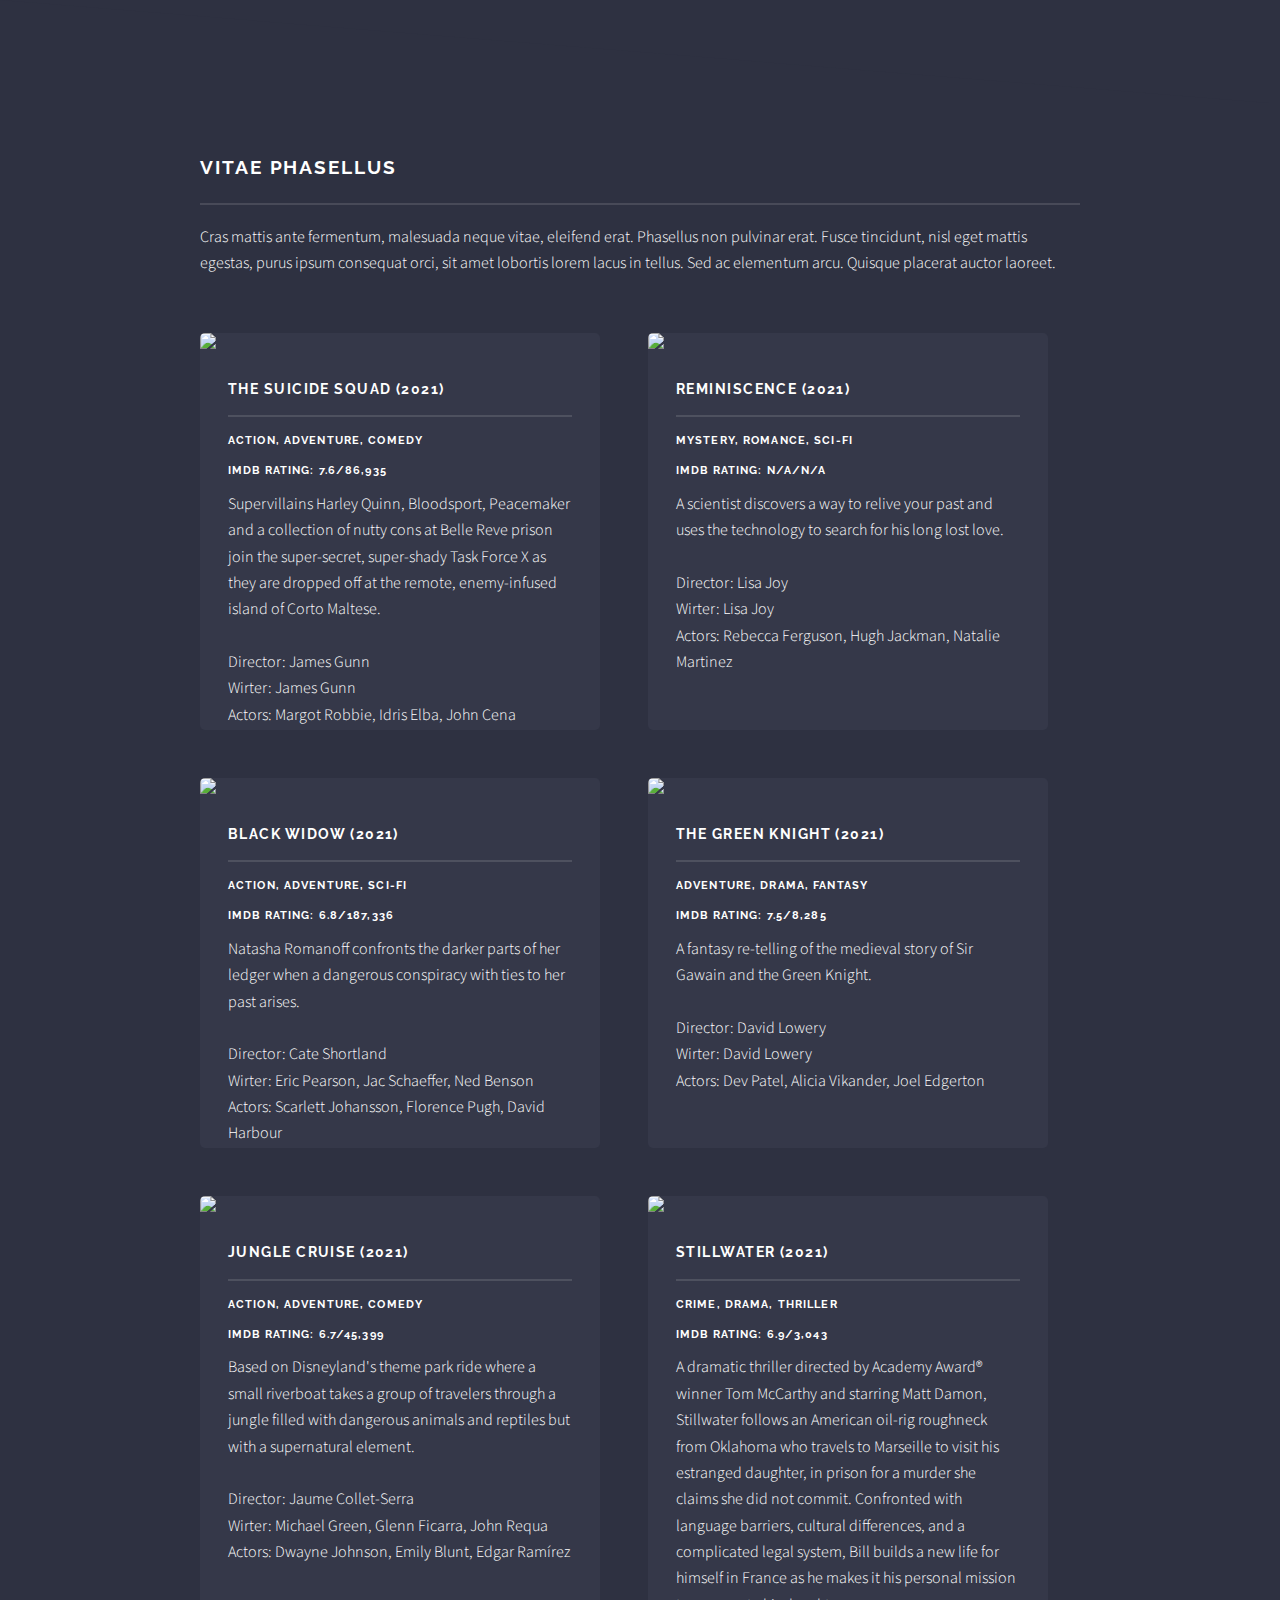
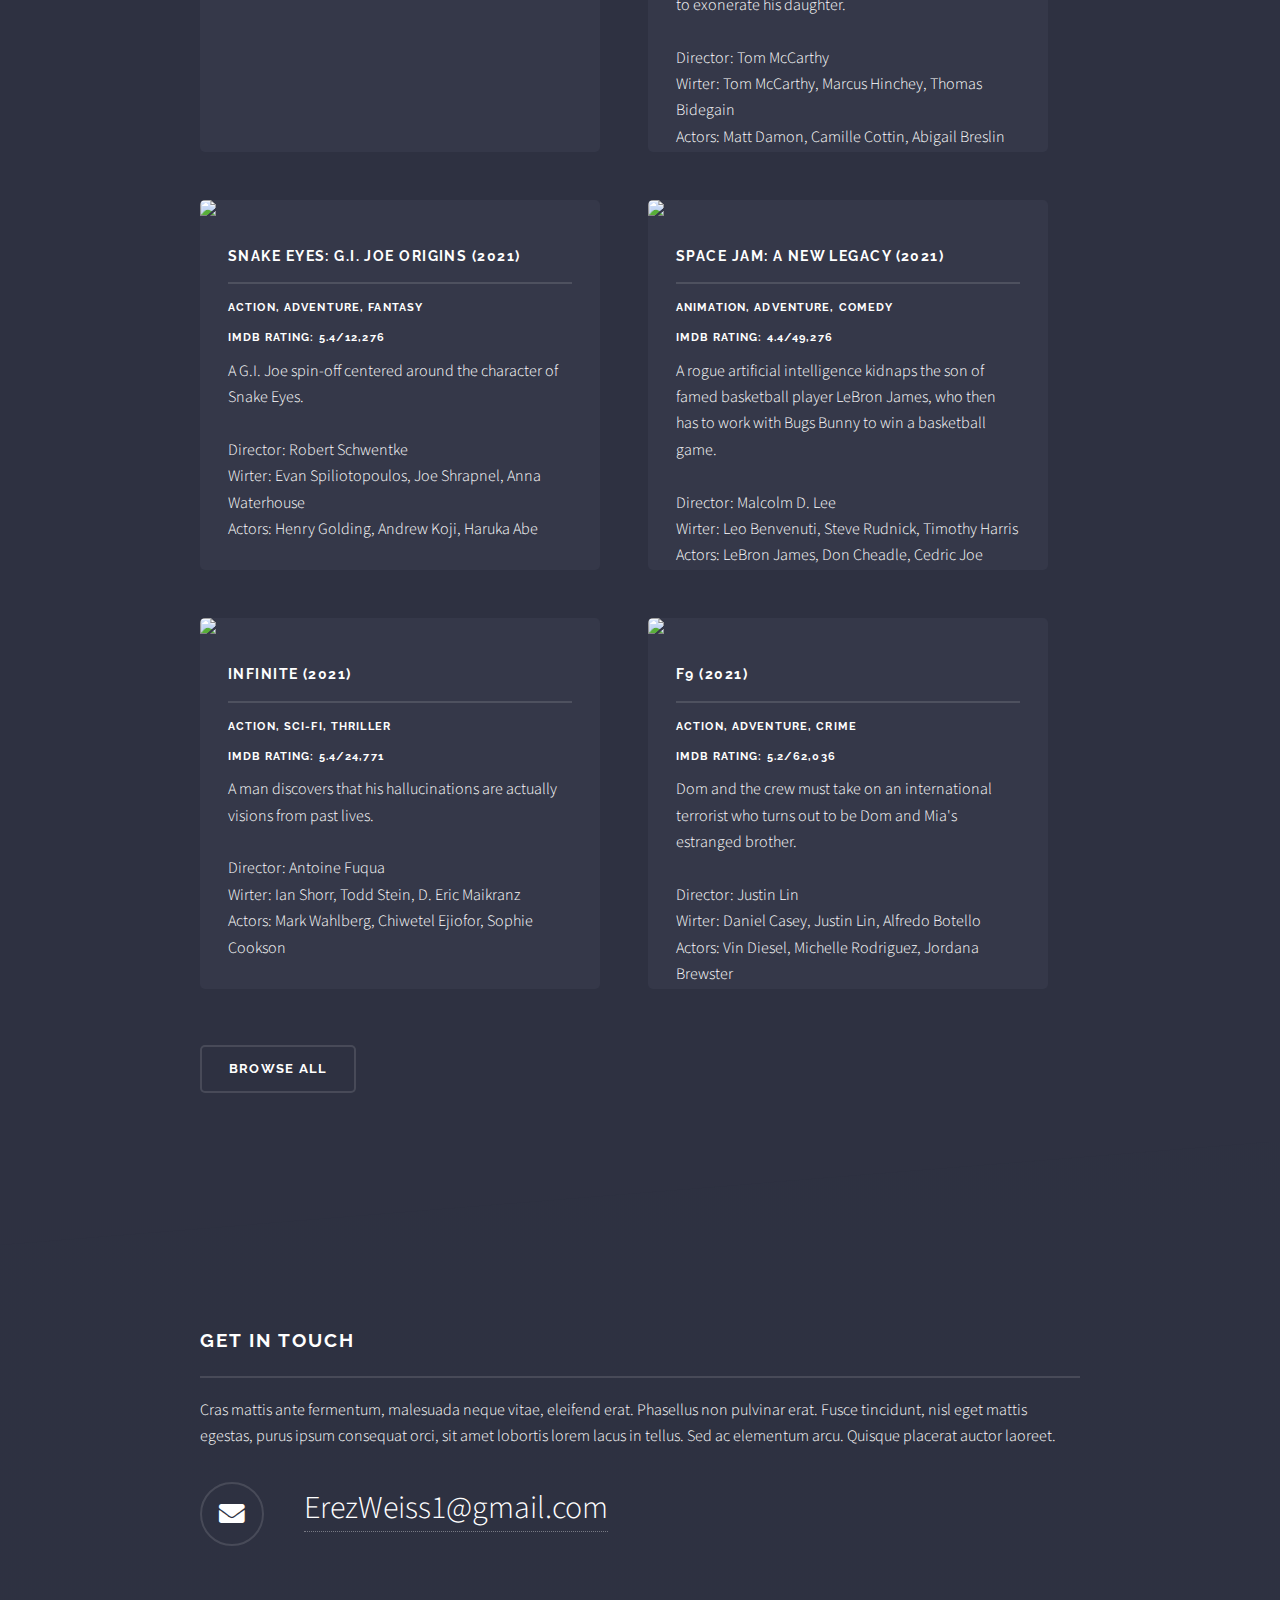
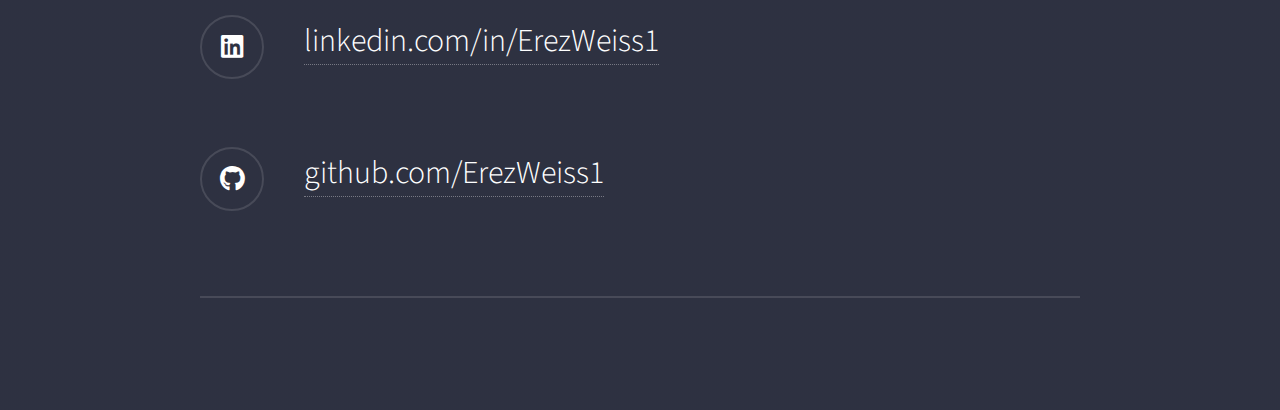
==== html/index.html @ d562b051 "add html" ====
<!DOCTYPE HTML>
<!--
	Solid State by HTML5 UP
	html5up.net | @ajlkn
	Free for personal and commercial use under the CCA 3.0 license (html5up.net/license)
-->
<html>
 <head>
  <title>
   Solid State by HTML5 UP
  </title>
  <meta charset="utf-8"/>
  <meta content="width=device-width, initial-scale=1, user-scalable=no" name="viewport"/>
  <link href="assets/css/main.css" rel="stylesheet"/>
  <noscript>
   <link href="assets/css/noscript.css" rel="stylesheet"/>
  </noscript>
 </head>
 <body class="is-preload">
  <!-- Page Wrapper -->
  <div id="page-wrapper">
   <!-- Wrapper -->
   <section id="wrapper">
    <!-- Four -->
    <section class="wrapper alt style1" id="four">
     <div class="inner">
      <h2 class="major">
       Vitae phasellus
      </h2>
      <p>
       Cras mattis ante fermentum, malesuada neque vitae, eleifend erat. Phasellus non pulvinar erat. Fusce tincidunt, nisl eget mattis egestas, purus ipsum consequat orci, sit amet lobortis lorem lacus in tellus. Sed ac elementum arcu. Quisque placerat auctor laoreet.
      </p>
      <section class="features">
       <article id="0">
        <a class="image" href="https://rarbgto.org/torrents.php?imdb=tt6334354">
         <img src="https://m.media-amazon.com/images/M/MV5BNGM3YzdlOWYtNjViZS00MTE2LWE1MWUtZmE2ZTcxZjcyMmU3XkEyXkFqcGdeQXVyODEyMTI1MjA@._V1_SX300.jpg"/>
        </a>
        <h3 class="major">
         The Suicide Squad (2021)
        </h3>
        <h4>
         Action, Adventure, Comedy
        </h4>
        <h6>
         IMDB rating: 7.6/86,935
        </h6>
        <p1>
         Supervillains Harley Quinn, Bloodsport, Peacemaker and a collection of nutty cons at Belle Reve prison join the super-secret, super-shady Task Force X as they are dropped off at the remote, enemy-infused island of Corto Maltese.
        </p1>
        <br/>
        <br/>
        <p2>
         Director: James Gunn
        </p2>
        <br/>
        <p3>
         Wirter: James Gunn
        </p3>
        <br/>
        <p4>
         Actors: Margot Robbie, Idris Elba, John Cena
        </p4>
        <br/>
       </article>
       <article id="1">
        <a class="image" href="https://rarbgto.org/torrents.php?imdb=tt3272066">
         <img src="https://m.media-amazon.com/images/M/MV5BODBkMTNmMmQtYTNlMy00OTRhLWE5MzgtYTZlMTUyYzY1MzkzXkEyXkFqcGdeQXVyNjY1MTg4Mzc@._V1_SX300.jpg"/>
        </a>
        <h3 class="major">
         Reminiscence (2021)
        </h3>
        <h4>
         Mystery, Romance, Sci-Fi
        </h4>
        <h6>
         IMDB rating: N/A/N/A
        </h6>
        <p1>
         A scientist discovers a way to relive your past and uses the technology to search for his long lost love.
        </p1>
        <br/>
        <br/>
        <p2>
         Director: Lisa Joy
        </p2>
        <br/>
        <p3>
         Wirter: Lisa Joy
        </p3>
        <br/>
        <p4>
         Actors: Rebecca Ferguson, Hugh Jackman, Natalie Martinez
        </p4>
        <br/>
       </article>
       <article id="2">
        <a class="image" href="https://rarbgto.org/torrents.php?imdb=tt3480822">
         <img src="https://m.media-amazon.com/images/M/MV5BNjRmNDI5MjMtMmFhZi00YzcwLWI4ZGItMGI2MjI0N2Q3YmIwXkEyXkFqcGdeQXVyMTkxNjUyNQ@@._V1_SX300.jpg"/>
        </a>
        <h3 class="major">
         Black Widow (2021)
        </h3>
        <h4>
         Action, Adventure, Sci-Fi
        </h4>
        <h6>
         IMDB rating: 6.8/187,336
        </h6>
        <p1>
         Natasha Romanoff confronts the darker parts of her ledger when a dangerous conspiracy with ties to her past arises.
        </p1>
        <br/>
        <br/>
        <p2>
         Director: Cate Shortland
        </p2>
        <br/>
        <p3>
         Wirter: Eric Pearson, Jac Schaeffer, Ned Benson
        </p3>
        <br/>
        <p4>
         Actors: Scarlett Johansson, Florence Pugh, David Harbour
        </p4>
        <br/>
       </article>
       <article id="3">
        <a class="image" href="https://rarbgto.org/torrents.php?imdb=tt9243804">
         <img src="https://m.media-amazon.com/images/M/MV5BMjMxNTdiNWMtOWY0My00MjM4LTkwNzMtOGI0YThhN2Q4M2I4XkEyXkFqcGdeQXVyMTkxNjUyNQ@@._V1_SX300.jpg"/>
        </a>
        <h3 class="major">
         The Green Knight (2021)
        </h3>
        <h4>
         Adventure, Drama, Fantasy
        </h4>
        <h6>
         IMDB rating: 7.5/8,285
        </h6>
        <p1>
         A fantasy re-telling of the medieval story of Sir Gawain and the Green Knight.
        </p1>
        <br/>
        <br/>
        <p2>
         Director: David Lowery
        </p2>
        <br/>
        <p3>
         Wirter: David Lowery
        </p3>
        <br/>
        <p4>
         Actors: Dev Patel, Alicia Vikander, Joel Edgerton
        </p4>
        <br/>
       </article>
       <article id="4">
        <a class="image" href="https://rarbgto.org/torrents.php?imdb=tt0870154">
         <img src="https://m.media-amazon.com/images/M/MV5BNDE1MGRlNTQtZjc4ZC00MTI0LWEwY2MtODk1YTM2NmFmYTNmXkEyXkFqcGdeQXVyODk4OTc3MTY@._V1_SX300.jpg"/>
        </a>
        <h3 class="major">
         Jungle Cruise (2021)
        </h3>
        <h4>
         Action, Adventure, Comedy
        </h4>
        <h6>
         IMDB rating: 6.7/45,399
        </h6>
        <p1>
         Based on Disneyland's theme park ride where a small riverboat takes a group of travelers through a jungle filled with dangerous animals and reptiles but with a supernatural element.
        </p1>
        <br/>
        <br/>
        <p2>
         Director: Jaume Collet-Serra
        </p2>
        <br/>
        <p3>
         Wirter: Michael Green, Glenn Ficarra, John Requa
        </p3>
        <br/>
        <p4>
         Actors: Dwayne Johnson, Emily Blunt, Edgar Ramírez
        </p4>
        <br/>
       </article>
       <article id="5">
        <a class="image" href="https://rarbgto.org/torrents.php?imdb=tt10696896">
         <img src="https://m.media-amazon.com/images/M/MV5BN2IzMTUyMDUtZGJmZC00YWMzLWFhMGMtZjQwMTkzMzViMjFkXkEyXkFqcGdeQXVyMTEyMjM2NDc2._V1_SX300.jpg"/>
        </a>
        <h3 class="major">
         Stillwater (2021)
        </h3>
        <h4>
         Crime, Drama, Thriller
        </h4>
        <h6>
         IMDB rating: 6.9/3,043
        </h6>
        <p1>
         A dramatic thriller directed by Academy Award® winner Tom McCarthy and starring Matt Damon, Stillwater follows an American oil-rig roughneck from Oklahoma who travels to Marseille to visit his estranged daughter, in prison for a murder she claims she did not commit. Confronted with language barriers, cultural differences, and a complicated legal system, Bill builds a new life for himself in France as he makes it his personal mission to exonerate his daughter.
        </p1>
        <br/>
        <br/>
        <p2>
         Director: Tom McCarthy
        </p2>
        <br/>
        <p3>
         Wirter: Tom McCarthy, Marcus Hinchey, Thomas Bidegain
        </p3>
        <br/>
        <p4>
         Actors: Matt Damon, Camille Cottin, Abigail Breslin
        </p4>
        <br/>
       </article>
       <article id="6">
        <a class="image" href="https://rarbgto.org/torrents.php?imdb=tt8404256">
         <img src="https://m.media-amazon.com/images/M/MV5BNGJmMWUwMDgtYjEyNS00YmZhLTk3ZGEtZDliZDBhMDJkMGUyXkEyXkFqcGdeQXVyMDM2NDM2MQ@@._V1_SX300.jpg"/>
        </a>
        <h3 class="major">
         Snake Eyes: G.I. Joe Origins (2021)
        </h3>
        <h4>
         Action, Adventure, Fantasy
        </h4>
        <h6>
         IMDB rating: 5.4/12,276
        </h6>
        <p1>
         A G.I. Joe spin-off centered around the character of Snake Eyes.
        </p1>
        <br/>
        <br/>
        <p2>
         Director: Robert Schwentke
        </p2>
        <br/>
        <p3>
         Wirter: Evan Spiliotopoulos, Joe Shrapnel, Anna Waterhouse
        </p3>
        <br/>
        <p4>
         Actors: Henry Golding, Andrew Koji, Haruka Abe
        </p4>
        <br/>
       </article>
       <article id="7">
        <a class="image" href="https://rarbgto.org/torrents.php?imdb=tt3554046">
         <img src="https://m.media-amazon.com/images/M/MV5BZTAzN2ZlZTEtOTA5ZS00MGFjLTliYWMtYTQzYTFlYTIwZDVmXkEyXkFqcGdeQXVyNjY1MTg4Mzc@._V1_SX300.jpg"/>
        </a>
        <h3 class="major">
         Space Jam: A New Legacy (2021)
        </h3>
        <h4>
         Animation, Adventure, Comedy
        </h4>
        <h6>
         IMDB rating: 4.4/49,276
        </h6>
        <p1>
         A rogue artificial intelligence kidnaps the son of famed basketball player LeBron James, who then has to work with Bugs Bunny to win a basketball game.
        </p1>
        <br/>
        <br/>
        <p2>
         Director: Malcolm D. Lee
        </p2>
        <br/>
        <p3>
         Wirter: Leo Benvenuti, Steve Rudnick, Timothy Harris
        </p3>
        <br/>
        <p4>
         Actors: LeBron James, Don Cheadle, Cedric Joe
        </p4>
        <br/>
       </article>
       <article id="8">
        <a class="image" href="https://rarbgto.org/torrents.php?imdb=tt6654210">
         <img src="https://m.media-amazon.com/images/M/MV5BZTU5MmY0ZjctYTNlOS00MDIyLWJkZTAtNzBiOTkyNWI5MGY2XkEyXkFqcGdeQXVyNTc4MjczMTM@._V1_SX300.jpg"/>
        </a>
        <h3 class="major">
         Infinite (2021)
        </h3>
        <h4>
         Action, Sci-Fi, Thriller
        </h4>
        <h6>
         IMDB rating: 5.4/24,771
        </h6>
        <p1>
         A man discovers that his hallucinations are actually visions from past lives.
        </p1>
        <br/>
        <br/>
        <p2>
         Director: Antoine Fuqua
        </p2>
        <br/>
        <p3>
         Wirter: Ian Shorr, Todd Stein, D. Eric Maikranz
        </p3>
        <br/>
        <p4>
         Actors: Mark Wahlberg, Chiwetel Ejiofor, Sophie Cookson
        </p4>
        <br/>
       </article>
       <article id="9">
        <a class="image" href="https://rarbgto.org/torrents.php?imdb=tt5433138">
         <img src="https://m.media-amazon.com/images/M/MV5BMjI0NmFkYzEtNzU2YS00NTg5LWIwYmMtNmQ1MTU0OGJjOTMxXkEyXkFqcGdeQXVyMjMxOTE0ODA@._V1_SX300.jpg"/>
        </a>
        <h3 class="major">
         F9 (2021)
        </h3>
        <h4>
         Action, Adventure, Crime
        </h4>
        <h6>
         IMDB rating: 5.2/62,036
        </h6>
        <p1>
         Dom and the crew must take on an international terrorist who turns out to be Dom and Mia's estranged brother.
        </p1>
        <br/>
        <br/>
        <p2>
         Director: Justin Lin
        </p2>
        <br/>
        <p3>
         Wirter: Daniel Casey, Justin Lin, Alfredo Botello
        </p3>
        <br/>
        <p4>
         Actors: Vin Diesel, Michelle Rodriguez, Jordana Brewster
        </p4>
        <br/>
       </article>
      </section>
      <ul class="actions">
       <li>
        <a class="button" href="#">
         Browse All
        </a>
       </li>
      </ul>
     </div>
    </section>
   </section>
   <!-- Footer -->
   <section id="footer">
    <div class="inner">
     <h2 class="major">
      Get in touch
     </h2>
     <p>
      Cras mattis ante fermentum, malesuada neque vitae, eleifend erat. Phasellus non pulvinar erat. Fusce tincidunt, nisl eget mattis egestas, purus ipsum consequat orci, sit amet lobortis lorem lacus in tellus. Sed ac elementum arcu. Quisque placerat auctor laoreet.
     </p>
     <ul class="contact">
      <li class="icon solid fa-envelope fa-2x">
       <a href="mailto:ErezWeiss1@gmail.com" rel="noreferrer noopener" target="_blank">
        ErezWeiss1@gmail.com
       </a>
      </li>
      <li class="icon brands fa-linkedin fa-2x">
       <a href="https://www.linkedin.com/in/ErezWeiss1" rel="noreferrer noopener" target="_blank">
        linkedin.com/in/ErezWeiss1
       </a>
      </li>
      <li class="icon brands fa-github fa-2x">
       <a href="https://www.github.com/ErezWeiss1" rel="noreferrer noopener" target="_blank">
        github.com/ErezWeiss1
       </a>
      </li>
     </ul>
     <ul class="copyright">
     </ul>
    </div>
   </section>
  </div>
  <!-- Scripts -->
  <script src="assets/js/jquery.min.js">
  </script>
  <script src="assets/js/jquery.scrollex.min.js">
  </script>
  <script src="assets/js/browser.min.js">
  </script>
  <script src="assets/js/breakpoints.min.js">
  </script>
  <script src="assets/js/util.js">
  </script>
  <script src="assets/js/main.js">
  </script>
  <script src="https://ajax.googleapis.com/ajax/libs/jquery/1.12.0/jquery.min.js">
  </script>
 </body>
</html>
---- html/assets/css/main.css ----
@import url(fontawesome-all.min.css);
@import url("https://fonts.googleapis.com/css?family=Raleway:200,700|Source+Sans+Pro:300,600,300italic,600italic");

/*
	Solid State by HTML5 UP
	html5up.net | @ajlkn
	Free for personal and commercial use under the CCA 3.0 license (html5up.net/license)
*/

html, body, div, span, applet, object,
iframe, h1, h2, h3, h4, h5, h6, p, blockquote,
pre, a, abbr, acronym, address, big, cite,
code, del, dfn, em, img, ins, kbd, q, s, samp,
small, strike, strong, sub, sup, tt, var, b,
u, i, center, dl, dt, dd, ol, ul, li, fieldset,
form, label, legend, table, caption, tbody,
tfoot, thead, tr, th, td, article, aside,
canvas, details, embed, figure, figcaption,
footer, header, hgroup, menu, nav, output, ruby,
section, summary, time, mark, audio, video {
	margin: 0;
	padding: 0;
	border: 0;
	font-size: 100%;
	font: inherit;
	vertical-align: baseline;}

article, aside, details, figcaption, figure,
footer, header, hgroup, menu, nav, section {
	display: block;}

body {
	line-height: 1;
}

ol, ul {
	list-style: none;
}

blockquote, q {
	quotes: none;
}

	blockquote:before, blockquote:after, q:before, q:after {
		content: '';
		content: none;
	}

table {
	border-collapse: collapse;
	border-spacing: 0;
}

body {
	-webkit-text-size-adjust: none;
}

mark {
	background-color: transparent;
	color: inherit;
}

input::-moz-focus-inner {
	border: 0;
	padding: 0;
}

input, select, textarea {
	-moz-appearance: none;
	-webkit-appearance: none;
	-ms-appearance: none;
	appearance: none;
}

/* Basic */

	@-ms-viewport {
		width: device-width;
	}

	body {
		-ms-overflow-style: scrollbar;
	}

	@media screen and (max-width: 480px) {

		html, body {
			min-width: 320px;
		}

	}

	html {
		box-sizing: border-box;
	}

	*, *:before, *:after {
		box-sizing: inherit;
	}

	body {
		background-color: #2e3141;
		background-image: linear-gradient(to top, rgba(46, 49, 65, 0.8), rgba(46, 49, 65, 0.8)), url("../../images/bg.jpg");
		background-size: auto,
 cover;
		background-attachment: fixed,
 fixed;
		background-position: center,
 center;
	}

		body.is-preload *, body.is-preload *:before, body.is-preload *:after {
			-moz-animation: none !important;
			-webkit-animation: none !important;
			-ms-animation: none !important;
			animation: none !important;
			-moz-transition: none !important;
			-webkit-transition: none !important;
			-ms-transition: none !important;
			transition: none !important;
		}

/* Type */

	body, input, select, textarea {
		color: #ffffff;
		font-family: "Source Sans Pro", Helvetica, sans-serif;
		font-size: 16.5pt;
		font-weight: 300;
		line-height: 1.65;
	}

		@media screen and (max-width: 1680px) {

			body, input, select, textarea {
				font-size: 13pt;
			}

		}

		@media screen and (max-width: 1280px) {

			body, input, select, textarea {
				font-size: 12pt;
			}

		}

		@media screen and (max-width: 980px) {

			body, input, select, textarea {
				font-size: 12pt;
			}

		}

		@media screen and (max-width: 736px) {

			body, input, select, textarea {
				font-size: 12pt;
			}

		}

		@media screen and (max-width: 480px) {

			body, input, select, textarea {
				font-size: 12pt;
			}

		}

	a {
		-moz-transition: color 0.2s ease-in-out, border-bottom-color 0.2s ease-in-out;
		-webkit-transition: color 0.2s ease-in-out, border-bottom-color 0.2s ease-in-out;
		-ms-transition: color 0.2s ease-in-out, border-bottom-color 0.2s ease-in-out;
		transition: color 0.2s ease-in-out, border-bottom-color 0.2s ease-in-out;
		border-bottom: dotted 1px rgba(255, 255, 255, 0.35);
		color: #ffffff;
		text-decoration: none;
	}

		a:hover {
			border-bottom-color: transparent;
			color: #ffffff !important;
		}

		a.special:not(.button) {
			text-decoration: none;
			border-bottom: 0;
			display: block;
			font-family: Raleway, Helvetica, sans-serif;
			font-size: 0.8em;
			font-weight: 700;
			letter-spacing: 0.1em;
			margin: 0 0 2em 0;
			text-transform: uppercase;
		}

			a.special:not(.button):before {
				-moz-osx-font-smoothing: grayscale;
				-webkit-font-smoothing: antialiased;
				display: inline-block;
				font-style: normal;
				font-variant: normal;
				text-rendering: auto;
				line-height: 1;
				text-transform: none !important;
				font-family: 'Font Awesome 5 Free';
				font-weight: 900;
			}

			a.special:not(.button):before {
				-moz-transition: background-color 0.2s ease-in-out;
				-webkit-transition: background-color 0.2s ease-in-out;
				-ms-transition: background-color 0.2s ease-in-out;
				transition: background-color 0.2s ease-in-out;
				border-radius: 100%;
				border: solid 2px rgba(255, 255, 255, 0.125);
				content: '\f105';
				display: inline-block;
				font-size: 1.25em;
				height: 2em;
				line-height: 1.75em;
				margin-right: 0.85em;
				text-align: center;
				text-indent: 0.15em;
				vertical-align: middle;
				width: 2em;
			}

			a.special:not(.button):hover:before {
				background-color: rgba(255, 255, 255, 0.025);
			}

			a.special:not(.button):active:before {
				background-color: rgba(255, 255, 255, 0.075);
			}

	strong, b {
		color: #ffffff;
		font-weight: 600;
	}

	em, i {
		font-style: italic;
	}

	p {
		margin: 0 0 2em 0;
	}

	h1, h2, h3, h4, h5, h6 {
		color: #ffffff;
		font-family: Raleway, Helvetica, sans-serif;
		font-weight: 700;
		letter-spacing: 0.1em;
		margin: 0 0 1em 0;
		text-transform: uppercase;
	}

		h1 a, h2 a, h3 a, h4 a, h5 a, h6 a {
			color: inherit;
			text-decoration: none;
			border-bottom: 0;
		}

		h1 span, h2 span, h3 span, h4 span, h5 span, h6 span {
			font-weight: 200;
		}

		h1.major, h2.major, h3.major, h4.major, h5.major, h6.major {
			padding-bottom: 1em;
			border-bottom: solid 2px rgba(255, 255, 255, 0.125);
		}

	h2 {
		font-size: 1.2em;
	}

	h3 {
		font-size: 0.9em;
	}

	h4 {
		font-size: 0.7em;
	}

	h5 {
		font-size: 0.7em;
	}

	h6 {
		font-size: 0.7em;
	}

	@media screen and (max-width: 736px) {

		h2 {
			font-size: 1em;
		}

		h3 {
			font-size: 0.8em;
		}

	}

	sub {
		font-size: 0.8em;
		position: relative;
		top: 0.5em;
	}

	sup {
		font-size: 0.8em;
		position: relative;
		top: -0.5em;
	}

	blockquote {
		border-left: solid 4px rgba(255, 255, 255, 0.125);
		font-style: italic;
		margin: 0 0 2em 0;
		padding: 0.5em 0 0.5em 2em;
	}

	code {
		background: rgba(255, 255, 255, 0.025);
		border-radius: 5px;
		border: solid 2px rgba(255, 255, 255, 0.125);
		font-family: "Courier New", monospace;
		font-size: 0.9em;
		margin: 0 0.25em;
		padding: 0.25em 0.65em;
	}

	pre {
		-webkit-overflow-scrolling: touch;
		font-family: "Courier New", monospace;
		font-size: 0.9em;
		margin: 0 0 2em 0;
	}

		pre code {
			display: block;
			line-height: 1.75em;
			padding: 1em 1.5em;
			overflow-x: auto;
		}

	hr {
		border: 0;
		border-bottom: solid 2px rgba(255, 255, 255, 0.125);
		margin: 2.5em 0;
	}

		hr.major {
			margin: 4em 0;
		}

	.align-left {
		text-align: left;
	}

	.align-center {
		text-align: center;
	}

	.align-right {
		text-align: right;
	}

/* Row */

	.row {
		display: flex;
		flex-wrap: wrap;
		box-sizing: border-box;
		align-items: stretch;
	}

		.row > * {
			box-sizing: border-box;
		}

		.row.gtr-uniform > * > :last-child {
			margin-bottom: 0;
		}

		.row.aln-left {
			justify-content: flex-start;
		}

		.row.aln-center {
			justify-content: center;
		}

		.row.aln-right {
			justify-content: flex-end;
		}

		.row.aln-top {
			align-items: flex-start;
		}

		.row.aln-middle {
			align-items: center;
		}

		.row.aln-bottom {
			align-items: flex-end;
		}

		.row > .imp {
			order: -1;
		}

		.row > .col-1 {
			width: 8.33333%;
		}

		.row > .off-1 {
			margin-left: 8.33333%;
		}

		.row > .col-2 {
			width: 16.66667%;
		}

		.row > .off-2 {
			margin-left: 16.66667%;
		}

		.row > .col-3 {
			width: 25%;
		}

		.row > .off-3 {
			margin-left: 25%;
		}

		.row > .col-4 {
			width: 33.33333%;
		}

		.row > .off-4 {
			margin-left: 33.33333%;
		}

		.row > .col-5 {
			width: 41.66667%;
		}

		.row > .off-5 {
			margin-left: 41.66667%;
		}

		.row > .col-6 {
			width: 50%;
		}

		.row > .off-6 {
			margin-left: 50%;
		}

		.row > .col-7 {
			width: 58.33333%;
		}

		.row > .off-7 {
			margin-left: 58.33333%;
		}

		.row > .col-8 {
			width: 66.66667%;
		}

		.row > .off-8 {
			margin-left: 66.66667%;
		}

		.row > .col-9 {
			width: 75%;
		}

		.row > .off-9 {
			margin-left: 75%;
		}

		.row > .col-10 {
			width: 83.33333%;
		}

		.row > .off-10 {
			margin-left: 83.33333%;
		}

		.row > .col-11 {
			width: 91.66667%;
		}

		.row > .off-11 {
			margin-left: 91.66667%;
		}

		.row > .col-12 {
			width: 100%;
		}

		.row > .off-12 {
			margin-left: 100%;
		}

		.row.gtr-0 {
			margin-top: 0;
			margin-left: 0em;
		}

			.row.gtr-0 > * {
				padding: 0 0 0 0em;
			}

			.row.gtr-0.gtr-uniform {
				margin-top: 0em;
			}

				.row.gtr-0.gtr-uniform > * {
					padding-top: 0em;
				}

		.row.gtr-25 {
			margin-top: 0;
			margin-left: -0.4375em;
		}

			.row.gtr-25 > * {
				padding: 0 0 0 0.4375em;
			}

			.row.gtr-25.gtr-uniform {
				margin-top: -0.4375em;
			}

				.row.gtr-25.gtr-uniform > * {
					padding-top: 0.4375em;
				}

		.row.gtr-50 {
			margin-top: 0;
			margin-left: -0.875em;
		}

			.row.gtr-50 > * {
				padding: 0 0 0 0.875em;
			}

			.row.gtr-50.gtr-uniform {
				margin-top: -0.875em;
			}

				.row.gtr-50.gtr-uniform > * {
					padding-top: 0.875em;
				}

		.row {
			margin-top: 0;
			margin-left: -1.75em;
		}

			.row > * {
				padding: 0 0 0 1.75em;
			}

			.row.gtr-uniform {
				margin-top: -1.75em;
			}

				.row.gtr-uniform > * {
					padding-top: 1.75em;
				}

		.row.gtr-150 {
			margin-top: 0;
			margin-left: -2.625em;
		}

			.row.gtr-150 > * {
				padding: 0 0 0 2.625em;
			}

			.row.gtr-150.gtr-uniform {
				margin-top: -2.625em;
			}

				.row.gtr-150.gtr-uniform > * {
					padding-top: 2.625em;
				}

		.row.gtr-200 {
			margin-top: 0;
			margin-left: -3.5em;
		}

			.row.gtr-200 > * {
				padding: 0 0 0 3.5em;
			}

			.row.gtr-200.gtr-uniform {
				margin-top: -3.5em;
			}

				.row.gtr-200.gtr-uniform > * {
					padding-top: 3.5em;
				}

		@media screen and (max-width: 1680px) {

			.row {
				display: flex;
				flex-wrap: wrap;
				box-sizing: border-box;
				align-items: stretch;
			}

				.row > * {
					box-sizing: border-box;
				}

				.row.gtr-uniform > * > :last-child {
					margin-bottom: 0;
				}

				.row.aln-left {
					justify-content: flex-start;
				}

				.row.aln-center {
					justify-content: center;
				}

				.row.aln-right {
					justify-content: flex-end;
				}

				.row.aln-top {
					align-items: flex-start;
				}

				.row.aln-middle {
					align-items: center;
				}

				.row.aln-bottom {
					align-items: flex-end;
				}

				.row > .imp-xlarge {
					order: -1;
				}

				.row > .col-1-xlarge {
					width: 8.33333%;
				}

				.row > .off-1-xlarge {
					margin-left: 8.33333%;
				}

				.row > .col-2-xlarge {
					width: 16.66667%;
				}

				.row > .off-2-xlarge {
					margin-left: 16.66667%;
				}

				.row > .col-3-xlarge {
					width: 25%;
				}

				.row > .off-3-xlarge {
					margin-left: 25%;
				}

				.row > .col-4-xlarge {
					width: 33.33333%;
				}

				.row > .off-4-xlarge {
					margin-left: 33.33333%;
				}

				.row > .col-5-xlarge {
					width: 41.66667%;
				}

				.row > .off-5-xlarge {
					margin-left: 41.66667%;
				}

				.row > .col-6-xlarge {
					width: 50%;
				}

				.row > .off-6-xlarge {
					margin-left: 50%;
				}

				.row > .col-7-xlarge {
					width: 58.33333%;
				}

				.row > .off-7-xlarge {
					margin-left: 58.33333%;
				}

				.row > .col-8-xlarge {
					width: 66.66667%;
				}

				.row > .off-8-xlarge {
					margin-left: 66.66667%;
				}

				.row > .col-9-xlarge {
					width: 75%;
				}

				.row > .off-9-xlarge {
					margin-left: 75%;
				}

				.row > .col-10-xlarge {
					width: 83.33333%;
				}

				.row > .off-10-xlarge {
					margin-left: 83.33333%;
				}

				.row > .col-11-xlarge {
					width: 91.66667%;
				}

				.row > .off-11-xlarge {
					margin-left: 91.66667%;
				}

				.row > .col-12-xlarge {
					width: 100%;
				}

				.row > .off-12-xlarge {
					margin-left: 100%;
				}

				.row.gtr-0 {
					margin-top: 0;
					margin-left: 0em;
				}

					.row.gtr-0 > * {
						padding: 0 0 0 0em;
					}

					.row.gtr-0.gtr-uniform {
						margin-top: 0em;
					}

						.row.gtr-0.gtr-uniform > * {
							padding-top: 0em;
						}

				.row.gtr-25 {
					margin-top: 0;
					margin-left: -0.4375em;
				}

					.row.gtr-25 > * {
						padding: 0 0 0 0.4375em;
					}

					.row.gtr-25.gtr-uniform {
						margin-top: -0.4375em;
					}

						.row.gtr-25.gtr-uniform > * {
							padding-top: 0.4375em;
						}

				.row.gtr-50 {
					margin-top: 0;
					margin-left: -0.875em;
				}

					.row.gtr-50 > * {
						padding: 0 0 0 0.875em;
					}

					.row.gtr-50.gtr-uniform {
						margin-top: -0.875em;
					}

						.row.gtr-50.gtr-uniform > * {
							padding-top: 0.875em;
						}

				.row {
					margin-top: 0;
					margin-left: -1.75em;
				}

					.row > * {
						padding: 0 0 0 1.75em;
					}

					.row.gtr-uniform {
						margin-top: -1.75em;
					}

						.row.gtr-uniform > * {
							padding-top: 1.75em;
						}

				.row.gtr-150 {
					margin-top: 0;
					margin-left: -2.625em;
				}

					.row.gtr-150 > * {
						padding: 0 0 0 2.625em;
					}

					.row.gtr-150.gtr-uniform {
						margin-top: -2.625em;
					}

						.row.gtr-150.gtr-uniform > * {
							padding-top: 2.625em;
						}

				.row.gtr-200 {
					margin-top: 0;
					margin-left: -3.5em;
				}

					.row.gtr-200 > * {
						padding: 0 0 0 3.5em;
					}

					.row.gtr-200.gtr-uniform {
						margin-top: -3.5em;
					}

						.row.gtr-200.gtr-uniform > * {
							padding-top: 3.5em;
						}

		}

		@media screen and (max-width: 1280px) {

			.row {
				display: flex;
				flex-wrap: wrap;
				box-sizing: border-box;
				align-items: stretch;
			}

				.row > * {
					box-sizing: border-box;
				}

				.row.gtr-uniform > * > :last-child {
					margin-bottom: 0;
				}

				.row.aln-left {
					justify-content: flex-start;
				}

				.row.aln-center {
					justify-content: center;
				}

				.row.aln-right {
					justify-content: flex-end;
				}

				.row.aln-top {
					align-items: flex-start;
				}

				.row.aln-middle {
					align-items: center;
				}

				.row.aln-bottom {
					align-items: flex-end;
				}

				.row > .imp-large {
					order: -1;
				}

				.row > .col-1-large {
					width: 8.33333%;
				}

				.row > .off-1-large {
					margin-left: 8.33333%;
				}

				.row > .col-2-large {
					width: 16.66667%;
				}

				.row > .off-2-large {
					margin-left: 16.66667%;
				}

				.row > .col-3-large {
					width: 25%;
				}

				.row > .off-3-large {
					margin-left: 25%;
				}

				.row > .col-4-large {
					width: 33.33333%;
				}

				.row > .off-4-large {
					margin-left: 33.33333%;
				}

				.row > .col-5-large {
					width: 41.66667%;
				}

				.row > .off-5-large {
					margin-left: 41.66667%;
				}

				.row > .col-6-large {
					width: 50%;
				}

				.row > .off-6-large {
					margin-left: 50%;
				}

				.row > .col-7-large {
					width: 58.33333%;
				}

				.row > .off-7-large {
					margin-left: 58.33333%;
				}

				.row > .col-8-large {
					width: 66.66667%;
				}

				.row > .off-8-large {
					margin-left: 66.66667%;
				}

				.row > .col-9-large {
					width: 75%;
				}

				.row > .off-9-large {
					margin-left: 75%;
				}

				.row > .col-10-large {
					width: 83.33333%;
				}

				.row > .off-10-large {
					margin-left: 83.33333%;
				}

				.row > .col-11-large {
					width: 91.66667%;
				}

				.row > .off-11-large {
					margin-left: 91.66667%;
				}

				.row > .col-12-large {
					width: 100%;
				}

				.row > .off-12-large {
					margin-left: 100%;
				}

				.row.gtr-0 {
					margin-top: 0;
					margin-left: 0em;
				}

					.row.gtr-0 > * {
						padding: 0 0 0 0em;
					}

					.row.gtr-0.gtr-uniform {
						margin-top: 0em;
					}

						.row.gtr-0.gtr-uniform > * {
							padding-top: 0em;
						}

				.row.gtr-25 {
					margin-top: 0;
					margin-left: -0.4375em;
				}

					.row.gtr-25 > * {
						padding: 0 0 0 0.4375em;
					}

					.row.gtr-25.gtr-uniform {
						margin-top: -0.4375em;
					}

						.row.gtr-25.gtr-uniform > * {
							padding-top: 0.4375em;
						}

				.row.gtr-50 {
					margin-top: 0;
					margin-left: -0.875em;
				}

					.row.gtr-50 > * {
						padding: 0 0 0 0.875em;
					}

					.row.gtr-50.gtr-uniform {
						margin-top: -0.875em;
					}

						.row.gtr-50.gtr-uniform > * {
							padding-top: 0.875em;
						}

				.row {
					margin-top: 0;
					margin-left: -1.75em;
				}

					.row > * {
						padding: 0 0 0 1.75em;
					}

					.row.gtr-uniform {
						margin-top: -1.75em;
					}

						.row.gtr-uniform > * {
							padding-top: 1.75em;
						}

				.row.gtr-150 {
					margin-top: 0;
					margin-left: -2.625em;
				}

					.row.gtr-150 > * {
						padding: 0 0 0 2.625em;
					}

					.row.gtr-150.gtr-uniform {
						margin-top: -2.625em;
					}

						.row.gtr-150.gtr-uniform > * {
							padding-top: 2.625em;
						}

				.row.gtr-200 {
					margin-top: 0;
					margin-left: -3.5em;
				}

					.row.gtr-200 > * {
						padding: 0 0 0 3.5em;
					}

					.row.gtr-200.gtr-uniform {
						margin-top: -3.5em;
					}

						.row.gtr-200.gtr-uniform > * {
							padding-top: 3.5em;
						}

		}

		@media screen and (max-width: 980px) {

			.row {
				display: flex;
				flex-wrap: wrap;
				box-sizing: border-box;
				align-items: stretch;
			}

				.row > * {
					box-sizing: border-box;
				}

				.row.gtr-uniform > * > :last-child {
					margin-bottom: 0;
				}

				.row.aln-left {
					justify-content: flex-start;
				}

				.row.aln-center {
					justify-content: center;
				}

				.row.aln-right {
					justify-content: flex-end;
				}

				.row.aln-top {
					align-items: flex-start;
				}

				.row.aln-middle {
					align-items: center;
				}

				.row.aln-bottom {
					align-items: flex-end;
				}

				.row > .imp-medium {
					order: -1;
				}

				.row > .col-1-medium {
					width: 8.33333%;
				}

				.row > .off-1-medium {
					margin-left: 8.33333%;
				}

				.row > .col-2-medium {
					width: 16.66667%;
				}

				.row > .off-2-medium {
					margin-left: 16.66667%;
				}

				.row > .col-3-medium {
					width: 25%;
				}

				.row > .off-3-medium {
					margin-left: 25%;
				}

				.row > .col-4-medium {
					width: 33.33333%;
				}

				.row > .off-4-medium {
					margin-left: 33.33333%;
				}

				.row > .col-5-medium {
					width: 41.66667%;
				}

				.row > .off-5-medium {
					margin-left: 41.66667%;
				}

				.row > .col-6-medium {
					width: 50%;
				}

				.row > .off-6-medium {
					margin-left: 50%;
				}

				.row > .col-7-medium {
					width: 58.33333%;
				}

				.row > .off-7-medium {
					margin-left: 58.33333%;
				}

				.row > .col-8-medium {
					width: 66.66667%;
				}

				.row > .off-8-medium {
					margin-left: 66.66667%;
				}

				.row > .col-9-medium {
					width: 75%;
				}

				.row > .off-9-medium {
					margin-left: 75%;
				}

				.row > .col-10-medium {
					width: 83.33333%;
				}

				.row > .off-10-medium {
					margin-left: 83.33333%;
				}

				.row > .col-11-medium {
					width: 91.66667%;
				}

				.row > .off-11-medium {
					margin-left: 91.66667%;
				}

				.row > .col-12-medium {
					width: 100%;
				}

				.row > .off-12-medium {
					margin-left: 100%;
				}

				.row.gtr-0 {
					margin-top: 0;
					margin-left: 0em;
				}

					.row.gtr-0 > * {
						padding: 0 0 0 0em;
					}

					.row.gtr-0.gtr-uniform {
						margin-top: 0em;
					}

						.row.gtr-0.gtr-uniform > * {
							padding-top: 0em;
						}

				.row.gtr-25 {
					margin-top: 0;
					margin-left: -0.4375em;
				}

					.row.gtr-25 > * {
						padding: 0 0 0 0.4375em;
					}

					.row.gtr-25.gtr-uniform {
						margin-top: -0.4375em;
					}

						.row.gtr-25.gtr-uniform > * {
							padding-top: 0.4375em;
						}

				.row.gtr-50 {
					margin-top: 0;
					margin-left: -0.875em;
				}

					.row.gtr-50 > * {
						padding: 0 0 0 0.875em;
					}

					.row.gtr-50.gtr-uniform {
						margin-top: -0.875em;
					}

						.row.gtr-50.gtr-uniform > * {
							padding-top: 0.875em;
						}

				.row {
					margin-top: 0;
					margin-left: -1.75em;
				}

					.row > * {
						padding: 0 0 0 1.75em;
					}

					.row.gtr-uniform {
						margin-top: -1.75em;
					}

						.row.gtr-uniform > * {
							padding-top: 1.75em;
						}

				.row.gtr-150 {
					margin-top: 0;
					margin-left: -2.625em;
				}

					.row.gtr-150 > * {
						padding: 0 0 0 2.625em;
					}

					.row.gtr-150.gtr-uniform {
						margin-top: -2.625em;
					}

						.row.gtr-150.gtr-uniform > * {
							padding-top: 2.625em;
						}

				.row.gtr-200 {
					margin-top: 0;
					margin-left: -3.5em;
				}

					.row.gtr-200 > * {
						padding: 0 0 0 3.5em;
					}

					.row.gtr-200.gtr-uniform {
						margin-top: -3.5em;
					}

						.row.gtr-200.gtr-uniform > * {
							padding-top: 3.5em;
						}

		}

		@media screen and (max-width: 736px) {

			.row {
				display: flex;
				flex-wrap: wrap;
				box-sizing: border-box;
				align-items: stretch;
			}

				.row > * {
					box-sizing: border-box;
				}

				.row.gtr-uniform > * > :last-child {
					margin-bottom: 0;
				}

				.row.aln-left {
					justify-content: flex-start;
				}

				.row.aln-center {
					justify-content: center;
				}

				.row.aln-right {
					justify-content: flex-end;
				}

				.row.aln-top {
					align-items: flex-start;
				}

				.row.aln-middle {
					align-items: center;
				}

				.row.aln-bottom {
					align-items: flex-end;
				}

				.row > .imp-small {
					order: -1;
				}

				.row > .col-1-small {
					width: 8.33333%;
				}

				.row > .off-1-small {
					margin-left: 8.33333%;
				}

				.row > .col-2-small {
					width: 16.66667%;
				}

				.row > .off-2-small {
					margin-left: 16.66667%;
				}

				.row > .col-3-small {
					width: 25%;
				}

				.row > .off-3-small {
					margin-left: 25%;
				}

				.row > .col-4-small {
					width: 33.33333%;
				}

				.row > .off-4-small {
					margin-left: 33.33333%;
				}

				.row > .col-5-small {
					width: 41.66667%;
				}

				.row > .off-5-small {
					margin-left: 41.66667%;
				}

				.row > .col-6-small {
					width: 50%;
				}

				.row > .off-6-small {
					margin-left: 50%;
				}

				.row > .col-7-small {
					width: 58.33333%;
				}

				.row > .off-7-small {
					margin-left: 58.33333%;
				}

				.row > .col-8-small {
					width: 66.66667%;
				}

				.row > .off-8-small {
					margin-left: 66.66667%;
				}

				.row > .col-9-small {
					width: 75%;
				}

				.row > .off-9-small {
					margin-left: 75%;
				}

				.row > .col-10-small {
					width: 83.33333%;
				}

				.row > .off-10-small {
					margin-left: 83.33333%;
				}

				.row > .col-11-small {
					width: 91.66667%;
				}

				.row > .off-11-small {
					margin-left: 91.66667%;
				}

				.row > .col-12-small {
					width: 100%;
				}

				.row > .off-12-small {
					margin-left: 100%;
				}

				.row.gtr-0 {
					margin-top: 0;
					margin-left: 0em;
				}

					.row.gtr-0 > * {
						padding: 0 0 0 0em;
					}

					.row.gtr-0.gtr-uniform {
						margin-top: 0em;
					}

						.row.gtr-0.gtr-uniform > * {
							padding-top: 0em;
						}

				.row.gtr-25 {
					margin-top: 0;
					margin-left: -0.3125em;
				}

					.row.gtr-25 > * {
						padding: 0 0 0 0.3125em;
					}

					.row.gtr-25.gtr-uniform {
						margin-top: -0.3125em;
					}

						.row.gtr-25.gtr-uniform > * {
							padding-top: 0.3125em;
						}

				.row.gtr-50 {
					margin-top: 0;
					margin-left: -0.625em;
				}

					.row.gtr-50 > * {
						padding: 0 0 0 0.625em;
					}

					.row.gtr-50.gtr-uniform {
						margin-top: -0.625em;
					}

						.row.gtr-50.gtr-uniform > * {
							padding-top: 0.625em;
						}

				.row {
					margin-top: 0;
					margin-left: -1.25em;
				}

					.row > * {
						padding: 0 0 0 1.25em;
					}

					.row.gtr-uniform {
						margin-top: -1.25em;
					}

						.row.gtr-uniform > * {
							padding-top: 1.25em;
						}

				.row.gtr-150 {
					margin-top: 0;
					margin-left: -1.875em;
				}

					.row.gtr-150 > * {
						padding: 0 0 0 1.875em;
					}

					.row.gtr-150.gtr-uniform {
						margin-top: -1.875em;
					}

						.row.gtr-150.gtr-uniform > * {
							padding-top: 1.875em;
						}

				.row.gtr-200 {
					margin-top: 0;
					margin-left: -2.5em;
				}

					.row.gtr-200 > * {
						padding: 0 0 0 2.5em;
					}

					.row.gtr-200.gtr-uniform {
						margin-top: -2.5em;
					}

						.row.gtr-200.gtr-uniform > * {
							padding-top: 2.5em;
						}

		}

		@media screen and (max-width: 480px) {

			.row {
				display: flex;
				flex-wrap: wrap;
				box-sizing: border-box;
				align-items: stretch;
			}

				.row > * {
					box-sizing: border-box;
				}

				.row.gtr-uniform > * > :last-child {
					margin-bottom: 0;
				}

				.row.aln-left {
					justify-content: flex-start;
				}

				.row.aln-center {
					justify-content: center;
				}

				.row.aln-right {
					justify-content: flex-end;
				}

				.row.aln-top {
					align-items: flex-start;
				}

				.row.aln-middle {
					align-items: center;
				}

				.row.aln-bottom {
					align-items: flex-end;
				}

				.row > .imp-xsmall {
					order: -1;
				}

				.row > .col-1-xsmall {
					width: 8.33333%;
				}

				.row > .off-1-xsmall {
					margin-left: 8.33333%;
				}

				.row > .col-2-xsmall {
					width: 16.66667%;
				}

				.row > .off-2-xsmall {
					margin-left: 16.66667%;
				}

				.row > .col-3-xsmall {
					width: 25%;
				}

				.row > .off-3-xsmall {
					margin-left: 25%;
				}

				.row > .col-4-xsmall {
					width: 33.33333%;
				}

				.row > .off-4-xsmall {
					margin-left: 33.33333%;
				}

				.row > .col-5-xsmall {
					width: 41.66667%;
				}

				.row > .off-5-xsmall {
					margin-left: 41.66667%;
				}

				.row > .col-6-xsmall {
					width: 50%;
				}

				.row > .off-6-xsmall {
					margin-left: 50%;
				}

				.row > .col-7-xsmall {
					width: 58.33333%;
				}

				.row > .off-7-xsmall {
					margin-left: 58.33333%;
				}

				.row > .col-8-xsmall {
					width: 66.66667%;
				}

				.row > .off-8-xsmall {
					margin-left: 66.66667%;
				}

				.row > .col-9-xsmall {
					width: 75%;
				}

				.row > .off-9-xsmall {
					margin-left: 75%;
				}

				.row > .col-10-xsmall {
					width: 83.33333%;
				}

				.row > .off-10-xsmall {
					margin-left: 83.33333%;
				}

				.row > .col-11-xsmall {
					width: 91.66667%;
				}

				.row > .off-11-xsmall {
					margin-left: 91.66667%;
				}

				.row > .col-12-xsmall {
					width: 100%;
				}

				.row > .off-12-xsmall {
					margin-left: 100%;
				}

				.row.gtr-0 {
					margin-top: 0;
					margin-left: 0em;
				}

					.row.gtr-0 > * {
						padding: 0 0 0 0em;
					}

					.row.gtr-0.gtr-uniform {
						margin-top: 0em;
					}

						.row.gtr-0.gtr-uniform > * {
							padding-top: 0em;
						}

				.row.gtr-25 {
					margin-top: 0;
					margin-left: -0.3125em;
				}

					.row.gtr-25 > * {
						padding: 0 0 0 0.3125em;
					}

					.row.gtr-25.gtr-uniform {
						margin-top: -0.3125em;
					}

						.row.gtr-25.gtr-uniform > * {
							padding-top: 0.3125em;
						}

				.row.gtr-50 {
					margin-top: 0;
					margin-left: -0.625em;
				}

					.row.gtr-50 > * {
						padding: 0 0 0 0.625em;
					}

					.row.gtr-50.gtr-uniform {
						margin-top: -0.625em;
					}

						.row.gtr-50.gtr-uniform > * {
							padding-top: 0.625em;
						}

				.row {
					margin-top: 0;
					margin-left: -1.25em;
				}

					.row > * {
						padding: 0 0 0 1.25em;
					}

					.row.gtr-uniform {
						margin-top: -1.25em;
					}

						.row.gtr-uniform > * {
							padding-top: 1.25em;
						}

				.row.gtr-150 {
					margin-top: 0;
					margin-left: -1.875em;
				}

					.row.gtr-150 > * {
						padding: 0 0 0 1.875em;
					}

					.row.gtr-150.gtr-uniform {
						margin-top: -1.875em;
					}

						.row.gtr-150.gtr-uniform > * {
							padding-top: 1.875em;
						}

				.row.gtr-200 {
					margin-top: 0;
					margin-left: -2.5em;
				}

					.row.gtr-200 > * {
						padding: 0 0 0 2.5em;
					}

					.row.gtr-200.gtr-uniform {
						margin-top: -2.5em;
					}

						.row.gtr-200.gtr-uniform > * {
							padding-top: 2.5em;
						}

		}

		@media screen and (max-width: 360px) {

			.row {
				display: flex;
				flex-wrap: wrap;
				box-sizing: border-box;
				align-items: stretch;
			}

				.row > * {
					box-sizing: border-box;
				}

				.row.gtr-uniform > * > :last-child {
					margin-bottom: 0;
				}

				.row.aln-left {
					justify-content: flex-start;
				}

				.row.aln-center {
					justify-content: center;
				}

				.row.aln-right {
					justify-content: flex-end;
				}

				.row.aln-top {
					align-items: flex-start;
				}

				.row.aln-middle {
					align-items: center;
				}

				.row.aln-bottom {
					align-items: flex-end;
				}

				.row > .imp-xxsmall {
					order: -1;
				}

				.row > .col-1-xxsmall {
					width: 8.33333%;
				}

				.row > .off-1-xxsmall {
					margin-left: 8.33333%;
				}

				.row > .col-2-xxsmall {
					width: 16.66667%;
				}

				.row > .off-2-xxsmall {
					margin-left: 16.66667%;
				}

				.row > .col-3-xxsmall {
					width: 25%;
				}

				.row > .off-3-xxsmall {
					margin-left: 25%;
				}

				.row > .col-4-xxsmall {
					width: 33.33333%;
				}

				.row > .off-4-xxsmall {
					margin-left: 33.33333%;
				}

				.row > .col-5-xxsmall {
					width: 41.66667%;
				}

				.row > .off-5-xxsmall {
					margin-left: 41.66667%;
				}

				.row > .col-6-xxsmall {
					width: 50%;
				}

				.row > .off-6-xxsmall {
					margin-left: 50%;
				}

				.row > .col-7-xxsmall {
					width: 58.33333%;
				}

				.row > .off-7-xxsmall {
					margin-left: 58.33333%;
				}

				.row > .col-8-xxsmall {
					width: 66.66667%;
				}

				.row > .off-8-xxsmall {
					margin-left: 66.66667%;
				}

				.row > .col-9-xxsmall {
					width: 75%;
				}

				.row > .off-9-xxsmall {
					margin-left: 75%;
				}

				.row > .col-10-xxsmall {
					width: 83.33333%;
				}

				.row > .off-10-xxsmall {
					margin-left: 83.33333%;
				}

				.row > .col-11-xxsmall {
					width: 91.66667%;
				}

				.row > .off-11-xxsmall {
					margin-left: 91.66667%;
				}

				.row > .col-12-xxsmall {
					width: 100%;
				}

				.row > .off-12-xxsmall {
					margin-left: 100%;
				}

				.row.gtr-0 {
					margin-top: 0;
					margin-left: 0em;
				}

					.row.gtr-0 > * {
						padding: 0 0 0 0em;
					}

					.row.gtr-0.gtr-uniform {
						margin-top: 0em;
					}

						.row.gtr-0.gtr-uniform > * {
							padding-top: 0em;
						}

				.row.gtr-25 {
					margin-top: 0;
					margin-left: -0.3125em;
				}

					.row.gtr-25 > * {
						padding: 0 0 0 0.3125em;
					}

					.row.gtr-25.gtr-uniform {
						margin-top: -0.3125em;
					}

						.row.gtr-25.gtr-uniform > * {
							padding-top: 0.3125em;
						}

				.row.gtr-50 {
					margin-top: 0;
					margin-left: -0.625em;
				}

					.row.gtr-50 > * {
						padding: 0 0 0 0.625em;
					}

					.row.gtr-50.gtr-uniform {
						margin-top: -0.625em;
					}

						.row.gtr-50.gtr-uniform > * {
							padding-top: 0.625em;
						}

				.row {
					margin-top: 0;
					margin-left: -1.25em;
				}

					.row > * {
						padding: 0 0 0 1.25em;
					}

					.row.gtr-uniform {
						margin-top: -1.25em;
					}

						.row.gtr-uniform > * {
							padding-top: 1.25em;
						}

				.row.gtr-150 {
					margin-top: 0;
					margin-left: -1.875em;
				}

					.row.gtr-150 > * {
						padding: 0 0 0 1.875em;
					}

					.row.gtr-150.gtr-uniform {
						margin-top: -1.875em;
					}

						.row.gtr-150.gtr-uniform > * {
							padding-top: 1.875em;
						}

				.row.gtr-200 {
					margin-top: 0;
					margin-left: -2.5em;
				}

					.row.gtr-200 > * {
						padding: 0 0 0 2.5em;
					}

					.row.gtr-200.gtr-uniform {
						margin-top: -2.5em;
					}

						.row.gtr-200.gtr-uniform > * {
							padding-top: 2.5em;
						}

		}

/* Section/Article */

	section.special, article.special {
		text-align: center;
	}

/* Form */

	form {
		margin: 0 0 2em 0;
	}

		form > :last-child {
			margin-bottom: 0;
		}

		form > .fields {
			display: -moz-flex;
			display: -webkit-flex;
			display: -ms-flex;
			display: flex;
			-moz-flex-wrap: wrap;
			-webkit-flex-wrap: wrap;
			-ms-flex-wrap: wrap;
			flex-wrap: wrap;
			width: calc(100% + 3em);
			margin: -1.5em 0 2em -1.5em;
		}

			form > .fields > .field {
				-moz-flex-grow: 0;
				-webkit-flex-grow: 0;
				-ms-flex-grow: 0;
				flex-grow: 0;
				-moz-flex-shrink: 0;
				-webkit-flex-shrink: 0;
				-ms-flex-shrink: 0;
				flex-shrink: 0;
				padding: 1.5em 0 0 1.5em;
				width: calc(100% - 1.5em);
			}

				form > .fields > .field.half {
					width: calc(50% - 0.75em);
				}

				form > .fields > .field.third {
					width: calc(100%/3 - 0.5em);
				}

				form > .fields > .field.quarter {
					width: calc(25% - 0.375em);
				}

		@media screen and (max-width: 480px) {

			form > .fields {
				width: calc(100% + 3em);
				margin: -1.5em 0 2em -1.5em;
			}

				form > .fields > .field {
					padding: 1.5em 0 0 1.5em;
					width: calc(100% - 1.5em);
				}

					form > .fields > .field.half {
						width: calc(100% - 1.5em);
					}

					form > .fields > .field.third {
						width: calc(100% - 1.5em);
					}

					form > .fields > .field.quarter {
						width: calc(100% - 1.5em);
					}

		}

	label {
		color: #ffffff;
		display: block;
		font-family: Raleway, Helvetica, sans-serif;
		font-size: 0.8em;
		font-weight: 700;
		letter-spacing: 0.1em;
		margin: 0 0 0.7em 0;
		text-transform: uppercase;
	}

	input[type="text"],
	input[type="password"],
	input[type="email"],
	input[type="tel"],
	select,
	textarea {
		-moz-appearance: none;
		-webkit-appearance: none;
		-ms-appearance: none;
		appearance: none;
		background: rgba(255, 255, 255, 0.025);
		border-radius: 5px;
		border: none;
		border: solid 2px rgba(255, 255, 255, 0.125);
		color: inherit;
		display: block;
		outline: 0;
		padding: 0 1em;
		text-decoration: none;
		width: 100%;
	}

		input[type="text"]:invalid,
		input[type="password"]:invalid,
		input[type="email"]:invalid,
		input[type="tel"]:invalid,
		select:invalid,
		textarea:invalid {
			box-shadow: none;
		}

		input[type="text"]:focus,
		input[type="password"]:focus,
		input[type="email"]:focus,
		input[type="tel"]:focus,
		select:focus,
		textarea:focus {
			border-color: #5b6ba6;
		}

	select {
		background-image: url("data:image/svg+xml;charset=utf8,%3Csvg xmlns='http://www.w3.org/2000/svg' width='40' height='40' preserveAspectRatio='none' viewBox='0 0 40 40'%3E%3Cpath d='M9.4,12.3l10.4,10.4l10.4-10.4c0.2-0.2,0.5-0.4,0.9-0.4c0.3,0,0.6,0.1,0.9,0.4l3.3,3.3c0.2,0.2,0.4,0.5,0.4,0.9 c0,0.4-0.1,0.6-0.4,0.9L20.7,31.9c-0.2,0.2-0.5,0.4-0.9,0.4c-0.3,0-0.6-0.1-0.9-0.4L4.3,17.3c-0.2-0.2-0.4-0.5-0.4-0.9 c0-0.4,0.1-0.6,0.4-0.9l3.3-3.3c0.2-0.2,0.5-0.4,0.9-0.4S9.1,12.1,9.4,12.3z' fill='rgba(255, 255, 255, 0.125)' /%3E%3C/svg%3E");
		background-size: 1.25rem;
		background-repeat: no-repeat;
		background-position: calc(100% - 1rem) center;
		height: 2.75em;
		padding-right: 2.75em;
		text-overflow: ellipsis;
	}

		select option {
			color: #ffffff;
			background: #2e3141;
		}

		select:focus::-ms-value {
			background-color: transparent;
		}

		select::-ms-expand {
			display: none;
		}

	input[type="text"],
	input[type="password"],
	input[type="email"],
	select {
		height: 2.75em;
	}

	textarea {
		padding: 0.75em 1em;
	}

	input[type="checkbox"],
	input[type="radio"] {
		-moz-appearance: none;
		-webkit-appearance: none;
		-ms-appearance: none;
		appearance: none;
		display: block;
		float: left;
		margin-right: -2em;
		opacity: 0;
		width: 1em;
		z-index: -1;
	}

		input[type="checkbox"] + label,
		input[type="radio"] + label {
			text-decoration: none;
			color: #ffffff;
			cursor: pointer;
			display: inline-block;
			font-size: 1em;
			font-family: "Source Sans Pro", Helvetica, sans-serif;
			text-transform: none;
			letter-spacing: 0;
			font-weight: 300;
			padding-left: 2.4em;
			padding-right: 0.75em;
			position: relative;
		}

			input[type="checkbox"] + label:before,
			input[type="radio"] + label:before {
				-moz-osx-font-smoothing: grayscale;
				-webkit-font-smoothing: antialiased;
				display: inline-block;
				font-style: normal;
				font-variant: normal;
				text-rendering: auto;
				line-height: 1;
				text-transform: none !important;
				font-family: 'Font Awesome 5 Free';
				font-weight: 900;
			}

			input[type="checkbox"] + label:before,
			input[type="radio"] + label:before {
				background: rgba(255, 255, 255, 0.025);
				border-radius: 5px;
				border: solid 2px rgba(255, 255, 255, 0.125);
				content: '';
				display: inline-block;
				font-size: 0.8em;
				height: 2.0625em;
				left: 0;
				line-height: 2.0625em;
				position: absolute;
				text-align: center;
				top: 0;
				width: 2.0625em;
			}

		input[type="checkbox"]:checked + label:before,
		input[type="radio"]:checked + label:before {
			background: #ffffff;
			border-color: #ffffff;
			content: '\f00c';
			color: #2e3141;
		}

		input[type="checkbox"]:focus + label:before,
		input[type="radio"]:focus + label:before {
			border-color: #4c5c96;
		}

	input[type="checkbox"] + label:before {
		border-radius: 5px;
	}

	input[type="radio"] + label:before {
		border-radius: 100%;
	}

	::-webkit-input-placeholder {
		color: rgba(255, 255, 255, 0.35) !important;
		opacity: 1.0;
	}

	:-moz-placeholder {
		color: rgba(255, 255, 255, 0.35) !important;
		opacity: 1.0;
	}

	::-moz-placeholder {
		color: rgba(255, 255, 255, 0.35) !important;
		opacity: 1.0;
	}

	:-ms-input-placeholder {
		color: rgba(255, 255, 255, 0.35) !important;
		opacity: 1.0;
	}

/* Box */

	.box {
		border-radius: 5px;
		border: solid 2px rgba(255, 255, 255, 0.125);
		margin-bottom: 2em;
		padding: 1.5em;
	}

		.box > :last-child,
		.box > :last-child > :last-child,
		.box > :last-child > :last-child > :last-child {
			margin-bottom: 0;
		}

		.box.alt {
			border: 0;
			border-radius: 0;
			padding: 0;
		}

/* Icon */

	.icon {
		text-decoration: none;
		border-bottom: none;
		position: relative;
	}

		.icon:before {
			-moz-osx-font-smoothing: grayscale;
			-webkit-font-smoothing: antialiased;
			display: inline-block;
			font-style: normal;
			font-variant: normal;
			text-rendering: auto;
			line-height: 1;
			text-transform: none !important;
			font-family: 'Font Awesome 5 Free';
			font-weight: 400;
		}

		.icon > .label {
			display: none;
		}

		.icon:before {
			line-height: inherit;
		}

		.icon.solid:before {
			font-weight: 900;
		}

		.icon.brands:before {
			font-family: 'Font Awesome 5 Brands';
		}

/* Image */

	.image {
		border-radius: 5px;
		border: 0;
		display: inline-block;
		position: relative;
	}

		.image img {
			border-radius: 5px;
			display: block;
		}

		.image.left, .image.right {
			max-width: 40%;
		}

			.image.left img, .image.right img {
				width: 100%;
			}

		.image.left {
			float: left;
			padding: 0 1.5em 1em 0;
			top: 0.25em;
		}

		.image.right {
			float: right;
			padding: 0 0 1em 1.5em;
			top: 0.25em;
		}

		.image.fit {
			display: block;
			margin: 0 0 2em 0;
			width: 100%;
		}

			.image.fit img {
				width: 100%;
			}

		.image.main {
			display: block;
			margin: 0 0 3em 0;
			width: 100%;
		}

			.image.main img {
				width: 100%;
			}

/* List */

	ol {
		list-style: decimal;
		margin: 0 0 2em 0;
		padding-left: 1.25em;
	}

		ol li {
			padding-left: 0.25em;
		}

	ul {
		list-style: disc;
		margin: 0 0 2em 0;
		padding-left: 1em;
	}

		ul li {
			padding-left: 0.5em;
		}

		ul.alt {
			list-style: none;
			padding-left: 0;
		}

			ul.alt li {
				border-top: solid 1px rgba(255, 255, 255, 0.125);
				padding: 0.5em 0;
			}

				ul.alt li:first-child {
					border-top: 0;
					padding-top: 0;
				}

	dl {
		margin: 0 0 2em 0;
	}

		dl dt {
			display: block;
			font-weight: 600;
			margin: 0 0 1em 0;
		}

		dl dd {
			margin-left: 2em;
		}

/* Actions */

	ul.actions {
		display: -moz-flex;
		display: -webkit-flex;
		display: -ms-flex;
		display: flex;
		cursor: default;
		list-style: none;
		margin-left: -1em;
		padding-left: 0;
	}

		ul.actions li {
			padding: 0 0 0 1em;
			vertical-align: middle;
		}

		ul.actions.special {
			-moz-justify-content: center;
			-webkit-justify-content: center;
			-ms-justify-content: center;
			justify-content: center;
			width: 100%;
			margin-left: 0;
		}

			ul.actions.special li:first-child {
				padding-left: 0;
			}

		ul.actions.stacked {
			-moz-flex-direction: column;
			-webkit-flex-direction: column;
			-ms-flex-direction: column;
			flex-direction: column;
			margin-left: 0;
		}

			ul.actions.stacked li {
				padding: 1.3em 0 0 0;
			}

				ul.actions.stacked li:first-child {
					padding-top: 0;
				}

		ul.actions.fit {
			width: calc(100% + 1em);
		}

			ul.actions.fit li {
				-moz-flex-grow: 1;
				-webkit-flex-grow: 1;
				-ms-flex-grow: 1;
				flex-grow: 1;
				-moz-flex-shrink: 1;
				-webkit-flex-shrink: 1;
				-ms-flex-shrink: 1;
				flex-shrink: 1;
				width: 100%;
			}

				ul.actions.fit li > * {
					width: 100%;
				}

			ul.actions.fit.stacked {
				width: 100%;
			}

		@media screen and (max-width: 480px) {

			ul.actions:not(.fixed) {
				-moz-flex-direction: column;
				-webkit-flex-direction: column;
				-ms-flex-direction: column;
				flex-direction: column;
				margin-left: 0;
				width: 100% !important;
			}

				ul.actions:not(.fixed) li {
					-moz-flex-grow: 1;
					-webkit-flex-grow: 1;
					-ms-flex-grow: 1;
					flex-grow: 1;
					-moz-flex-shrink: 1;
					-webkit-flex-shrink: 1;
					-ms-flex-shrink: 1;
					flex-shrink: 1;
					padding: 1em 0 0 0;
					text-align: center;
					width: 100%;
				}

					ul.actions:not(.fixed) li > * {
						width: 100%;
					}

					ul.actions:not(.fixed) li:first-child {
						padding-top: 0;
					}

					ul.actions:not(.fixed) li input[type="submit"],
					ul.actions:not(.fixed) li input[type="reset"],
					ul.actions:not(.fixed) li input[type="button"],
					ul.actions:not(.fixed) li button,
					ul.actions:not(.fixed) li .button {
						width: 100%;
					}

						ul.actions:not(.fixed) li input[type="submit"].icon:before,
						ul.actions:not(.fixed) li input[type="reset"].icon:before,
						ul.actions:not(.fixed) li input[type="button"].icon:before,
						ul.actions:not(.fixed) li button.icon:before,
						ul.actions:not(.fixed) li .button.icon:before {
							margin-left: -0.5rem;
						}

		}

/* Icons */

	ul.icons {
		cursor: default;
		list-style: none;
		padding-left: 0;
	}

		ul.icons li {
			display: inline-block;
			padding: 0 1em 0 0;
		}

			ul.icons li:last-child {
				padding-right: 0;
			}

			ul.icons li .icon:before {
				font-size: 1.25em;
			}

/* Contact */

	ul.contact {
		list-style: none;
		padding: 0;
	}

		ul.contact li {
			text-decoration: none;
			margin: 2.5em 0 0 0;
			padding: 0 0 0 3.25em;
			position: relative;
		}

			ul.contact li:before {
				-moz-osx-font-smoothing: grayscale;
				-webkit-font-smoothing: antialiased;
				display: inline-block;
				font-style: normal;
				font-variant: normal;
				text-rendering: auto;
				line-height: 1;
				text-transform: none !important;
				font-family: 'Font Awesome 5 Free';
				font-weight: 400;
			}

			ul.contact li:before {
				border-radius: 100%;
				border: solid 2px rgba(255, 255, 255, 0.125);
				display: inline-block;
				font-size: 0.8em;
				height: 2.5em;
				left: 0;
				line-height: 2.35em;
				position: absolute;
				text-align: center;
				top: 0;
				width: 2.5em;
			}

			ul.contact li:first-child {
				margin-top: 0;
			}

		@media screen and (max-width: 736px) {

			ul.contact li {
				margin: 1.5em 0 0 0;
			}

		}

/* Pagination */

	ul.pagination {
		cursor: default;
		list-style: none;
		padding-left: 0;
	}

		ul.pagination li {
			display: inline-block;
			padding-left: 0;
			vertical-align: middle;
		}

			ul.pagination li > .page {
				-moz-transition: background-color 0.2s ease-in-out, color 0.2s ease-in-out;
				-webkit-transition: background-color 0.2s ease-in-out, color 0.2s ease-in-out;
				-ms-transition: background-color 0.2s ease-in-out, color 0.2s ease-in-out;
				transition: background-color 0.2s ease-in-out, color 0.2s ease-in-out;
				border-bottom: 0;
				border-radius: 5px;
				display: inline-block;
				height: 1.5em;
				line-height: 1.5em;
				margin: 0 0.125em;
				min-width: 1.5em;
				padding: 0 0.5em;
				text-align: center;
			}

				ul.pagination li > .page:hover {
					background-color: rgba(255, 255, 255, 0.025);
				}

				ul.pagination li > .page.active {
					background-color: #4c5c96;
				}

			ul.pagination li:first-child {
				padding-right: 0.75em;
			}

			ul.pagination li:last-child {
				padding-left: 0.75em;
			}

		@media screen and (max-width: 480px) {

			ul.pagination li:nth-child(n+2):nth-last-child(n+2) {
				display: none;
			}

			ul.pagination li .button {
				width: 100%;
			}

			ul.pagination li:first-child {
				width: calc(50% - 2px);
				text-align: left;
				padding-right: 0.325em;
			}

			ul.pagination li:last-child {
				width: calc(50% - 2px);
				text-align: right;
				padding-left: 0.325em;
			}

		}

/* Table */

	.table-wrapper {
		-webkit-overflow-scrolling: touch;
		overflow-x: auto;
	}

	table {
		margin: 0 0 2em 0;
		width: 100%;
	}

		table tbody tr {
			border: solid 1px rgba(255, 255, 255, 0.125);
			border-left: 0;
			border-right: 0;
		}

			table tbody tr:nth-child(2n + 1) {
				background-color: rgba(255, 255, 255, 0.025);
			}

		table td {
			padding: 0.75em 0.75em;
		}

		table th {
			color: #ffffff;
			font-size: 0.9em;
			font-weight: 600;
			padding: 0 0.75em 0.75em 0.75em;
			text-align: left;
		}

		table thead {
			border-bottom: solid 2px rgba(255, 255, 255, 0.125);
		}

		table tfoot {
			border-top: solid 2px rgba(255, 255, 255, 0.125);
		}

		table.alt {
			border-collapse: separate;
		}

			table.alt tbody tr td {
				border: solid 1px rgba(255, 255, 255, 0.125);
				border-left-width: 0;
				border-top-width: 0;
			}

				table.alt tbody tr td:first-child {
					border-left-width: 1px;
				}

			table.alt tbody tr:first-child td {
				border-top-width: 1px;
			}

			table.alt thead {
				border-bottom: 0;
			}

			table.alt tfoot {
				border-top: 0;
			}

/* Button */

	input[type="submit"],
	input[type="reset"],
	input[type="button"],
	button,
	.button {
		-moz-appearance: none;
		-webkit-appearance: none;
		-ms-appearance: none;
		appearance: none;
		-moz-transition: background-color 0.2s ease-in-out;
		-webkit-transition: background-color 0.2s ease-in-out;
		-ms-transition: background-color 0.2s ease-in-out;
		transition: background-color 0.2s ease-in-out;
		background-color: transparent;
		border-radius: 5px;
		border: 0;
		box-shadow: inset 0 0 0 2px rgba(255, 255, 255, 0.125);
		color: #ffffff !important;
		cursor: pointer;
		display: inline-block;
		font-family: Raleway, Helvetica, sans-serif;
		font-size: 0.8em;
		font-weight: 700;
		height: 3.75em;
		letter-spacing: 0.1em;
		line-height: 3.75em;
		padding: 0 2.25em;
		text-align: center;
		text-decoration: none;
		text-transform: uppercase;
		white-space: nowrap;
	}

		input[type="submit"]:hover,
		input[type="reset"]:hover,
		input[type="button"]:hover,
		button:hover,
		.button:hover {
			background-color: rgba(255, 255, 255, 0.025);
		}

		input[type="submit"]:active,
		input[type="reset"]:active,
		input[type="button"]:active,
		button:active,
		.button:active {
			background-color: rgba(255, 255, 255, 0.075);
		}

		input[type="submit"].icon:before,
		input[type="reset"].icon:before,
		input[type="button"].icon:before,
		button.icon:before,
		.button.icon:before {
			margin-right: 0.5em;
			color: rgba(255, 255, 255, 0.35);
		}

		input[type="submit"].primary,
		input[type="reset"].primary,
		input[type="button"].primary,
		button.primary,
		.button.primary {
			background-color: #4c5c96;
			box-shadow: none;
		}

			input[type="submit"].primary:hover,
			input[type="reset"].primary:hover,
			input[type="button"].primary:hover,
			button.primary:hover,
			.button.primary:hover {
				background-color: #53639e;
			}

			input[type="submit"].primary:active,
			input[type="reset"].primary:active,
			input[type="button"].primary:active,
			button.primary:active,
			.button.primary:active {
				background-color: #45558d;
			}

			input[type="submit"].primary.icon:before,
			input[type="reset"].primary.icon:before,
			input[type="button"].primary.icon:before,
			button.primary.icon:before,
			.button.primary.icon:before {
				color: #7985b0;
			}

		input[type="submit"].fit,
		input[type="reset"].fit,
		input[type="button"].fit,
		button.fit,
		.button.fit {
			width: 100%;
		}

		input[type="submit"].small,
		input[type="reset"].small,
		input[type="button"].small,
		button.small,
		.button.small {
			font-size: 0.6em;
		}

		input[type="submit"].large,
		input[type="reset"].large,
		input[type="button"].large,
		button.large,
		.button.large {
			font-size: 1em;
		}

		input[type="submit"].disabled, input[type="submit"]:disabled,
		input[type="reset"].disabled,
		input[type="reset"]:disabled,
		input[type="button"].disabled,
		input[type="button"]:disabled,
		button.disabled,
		button:disabled,
		.button.disabled,
		.button:disabled {
			opacity: 0.25;
		}

		@media screen and (max-width: 480px) {

			input[type="submit"],
			input[type="reset"],
			input[type="button"],
			button,
			.button {
				padding: 0;
			}

		}

		.resp-container {
			position: relative;
			overflow: hidden;
			padding-top: 50%;
		}

		.resp-iframe {
			position: absolute;
			top: 0;
			left: 0;
			width: 100%;
			height: 100%;
			border: 0;
		}
		.responsive {
			max-width: 100%;
			height: auto;
		  }



/* Features */

	.features {
		display: -moz-flex;
		display: -webkit-flex;
		display: -ms-flex;
		display: flex;
		-moz-flex-wrap: wrap;
		-webkit-flex-wrap: wrap;
		-ms-flex-wrap: wrap;
		flex-wrap: wrap;
		margin: 0 0 2em 0;
	}

		.features article {
			padding: 1.75em 1.75em 0.1em 1.75em ;
			background-color: #353849;
			border-radius: 5px;
			margin: 1.5em 3em 1.5em 0;
			width: calc(50% - 1.5em);
			max-width: 400px;
		}

			.features article:nth-child(2n) {
				margin-right: 0;
			}

			.features article .image {
				border-radius: 5px 5px 0 0;
				display: block;
				margin-bottom: 1.75em;
				margin-left: -1.75em;
				margin-top: -1.75em;
				position: relative;
				width: calc(100% + 3.5em);
			}

				.features article .image img {
					border-radius: 5px 5px 0 0;
					width: 100%;
				}

		@media screen and (max-width: 980px) {

			.features article {
				margin: 1em 2em 1em 0;
				width: calc(50% - 1em);
			}

		}

		@media screen and (max-width: 736px) {

			.features article {
				padding: 1.5em 1.5em 0.1em 1.5em ;
				margin: 0.875em 1.75em 0.875em 0;
				width: calc(50% - 0.875em - 1px);
			}

				.features article .image {
					margin-bottom: 1.5em;
					margin-left: -1.5em;
					margin-top: -1.5em;
					width: calc(100% + 3em);
				}

		}

		@media screen and (max-width: 480px) {

			.features {
				display: block;
			}

				.features article {
					width: 50%;
					margin: 0 0 2em 0 !important;
				}

		}

/* Header */

	#header {
		-moz-transition: background-color 0.2s ease-in-out;
		-webkit-transition: background-color 0.2s ease-in-out;
		-ms-transition: background-color 0.2s ease-in-out;
		transition: background-color 0.2s ease-in-out;
		background-color: rgba(53, 56, 73, 0.95);
		height: 3.5em;
		left: 0;
		line-height: 3.5em;
		padding: 0 1.25em;
		position: fixed;
		top: 0;
		width: 100%;
		z-index: 10000;
	}

		#header h1 {
			-moz-transition: opacity 0.2s ease-in-out, visibility 0.2s;
			-webkit-transition: opacity 0.2s ease-in-out, visibility 0.2s;
			-ms-transition: opacity 0.2s ease-in-out, visibility 0.2s;
			transition: opacity 0.2s ease-in-out, visibility 0.2s;
			border-bottom: 0;
			font-size: 0.8em;
			margin-bottom: 0;
			opacity: 1;
			visibility: visible;
		}

			#header h1 a {
				border: 0;
			}

		#header nav {
			font-family: Raleway, Helvetica, sans-serif;
			font-size: 0.8em;
			font-weight: 700;
			height: 3em;
			letter-spacing: 0.1em;
			line-height: 3em;
			position: absolute;
			right: 0.7em;
			text-transform: uppercase;
			top: 0.7em;
		}

			#header nav a {
				border: 0;
				display: inline-block;
				padding: 0 1em;
			}

				#header nav a:before {
					float: right;
					margin-left: 0.75em;
				}

				#header nav a[href="#menu"] {
					text-decoration: none;
					-moz-transition: background-color 0.2s ease-in-out;
					-webkit-transition: background-color 0.2s ease-in-out;
					-ms-transition: background-color 0.2s ease-in-out;
					transition: background-color 0.2s ease-in-out;
					border-radius: 5px;
					box-shadow: inset 0 0 0 2px rgba(255, 255, 255, 0.125);
					padding: 0 1.35em;
				}

					#header nav a[href="#menu"]:before {
						-moz-osx-font-smoothing: grayscale;
						-webkit-font-smoothing: antialiased;
						display: inline-block;
						font-style: normal;
						font-variant: normal;
						text-rendering: auto;
						line-height: 1;
						text-transform: none !important;
						font-family: 'Font Awesome 5 Free';
						font-weight: 900;
					}

					#header nav a[href="#menu"]:before {
						content: '\f0c9';
						line-height: inherit;
					}

					#header nav a[href="#menu"]:hover {
						background-color: rgba(255, 255, 255, 0.025);
					}

					#header nav a[href="#menu"]:active {
						background-color: rgba(255, 255, 255, 0.075);
					}

		#header.alt {
			background-color: transparent;
		}

			#header.alt h1 {
				opacity: 0;
				visibility: hidden;
			}

		@media screen and (max-width: 736px) {

			#header {
				height: 2.75em;
				line-height: 2.75em;
			}

				#header nav {
					top: 0;
					right: 0;
					height: inherit;
					line-height: inherit;
				}

					#header nav a {
						height: inherit;
						line-height: inherit;
					}

						#header nav a[href="#menu"] {
							box-shadow: none;
							padding: 0 1em;
							border-radius: 0;
						}

							#header nav a[href="#menu"]:hover, #header nav a[href="#menu"]:active {
								background-color: inherit;
							}

		}

		@media screen and (max-width: 480px) {

			#header nav a[href="#menu"] {
				width: 4em;
				white-space: nowrap;
				text-indent: 4em;
				position: relative;
			}

				#header nav a[href="#menu"]:before {
					width: inherit;
					position: absolute;
					top: 0;
					left: 0;
					text-indent: 0;
					text-align: right;
					margin-left: 0;
					padding-right: 1.25em;
				}

		}

/* Menu */

	#page-wrapper {
		-moz-transition: -moz-filter 0.25s ease;
		-webkit-transition: -webkit-filter 0.25s ease;
		-ms-transition: -ms-filter 0.25s ease;
		transition: filter 0.25s ease;
	}

	#menu {
		-moz-align-items: center;
		-webkit-align-items: center;
		-ms-align-items: center;
		align-items: center;
		display: -moz-flex;
		display: -webkit-flex;
		display: -ms-flex;
		display: flex;
		-moz-justify-content: center;
		-webkit-justify-content: center;
		-ms-justify-content: center;
		justify-content: center;
		pointer-events: none;
		-moz-transition: opacity 0.35s ease, visibility 0.35s;
		-webkit-transition: opacity 0.35s ease, visibility 0.35s;
		-ms-transition: opacity 0.35s ease, visibility 0.35s;
		transition: opacity 0.35s ease, visibility 0.35s;
		-moz-user-select: none;
		-webkit-user-select: none;
		-ms-user-select: none;
		user-select: none;
		-webkit-tap-highlight-color: rgba(0, 0, 0, 0);
		background: rgba(46, 49, 65, 0.8);
		cursor: default;
		height: 100%;
		left: 0;
		opacity: 0;
		position: fixed;
		text-align: center;
		top: 0;
		visibility: hidden;
		width: 100%;
	}

		#menu .inner {
			padding: 2.5em 1.5em 0.5em 1.5em ;
			-moz-transform: translateY(0.5em);
			-webkit-transform: translateY(0.5em);
			-ms-transform: translateY(0.5em);
			transform: translateY(0.5em);
			-moz-transition: opacity 0.35s ease, -moz-transform 0.35s ease;
			-webkit-transition: opacity 0.35s ease, -webkit-transform 0.35s ease;
			-ms-transition: opacity 0.35s ease, -ms-transform 0.35s ease;
			transition: opacity 0.35s ease, transform 0.35s ease;
			-webkit-overflow-scrolling: touch;
			background: #4c5c96;
			border-radius: 5px;
			display: block;
			max-width: 100%;
			opacity: 0;
			position: relative;
			width: 18em;
		}

		#menu h2 {
			border-bottom: solid 2px rgba(255, 255, 255, 0.125);
			padding-bottom: 1em;
		}

		#menu .close {
			background-image: url("images/close.svg");
			background-position: 75% 25%;
			background-repeat: no-repeat;
			background-size: 2em 2em;
			border: 0;
			content: '';
			display: block;
			height: 4em;
			overflow: hidden;
			position: absolute;
			right: 0;
			text-align: center;
			text-indent: 4em;
			top: 0;
			width: 4em;
		}

		#menu .links {
			list-style: none;
			margin-bottom: 1.5em;
			padding: 0;
		}

			#menu .links li {
				padding: 0;
			}

				#menu .links li a {
					border-radius: 5px;
					border: 0;
					display: block;
					font-family: Raleway, Helvetica, sans-serif;
					font-size: 0.8em;
					font-weight: 200;
					letter-spacing: 0.1em;
					line-height: 1.85em;
					padding: 0.75em 0;
					text-transform: uppercase;
				}

					#menu .links li a:hover {
						background: #45558d;
					}

		@media screen and (max-width: 736px) {

			#menu .inner {
				max-height: 100%;
				overflow-y: auto;
				overflow-x: hidden;
			}

				#menu .inner .close {
					background-size: 1.5em 1.5em;
				}

		}

	body.is-menu-visible #page-wrapper {
		-moz-filter: blur(1.5px);
		-webkit-filter: blur(1.5px);
		-ms-filter: blur(1.5px);
		filter: blur(1.5px);
	}

	body.is-menu-visible #menu {
		pointer-events: auto;
		opacity: 1;
		visibility: visible;
	}

		body.is-menu-visible #menu .inner {
			-moz-transform: translateY(0);
			-webkit-transform: translateY(0);
			-ms-transform: translateY(0);
			transform: translateY(0);
			opacity: 1;
		}

/* Banner */

	#banner {
		padding: 10em 0 4.75em 0 ;
	}

		#banner .inner {
			margin: 0 auto;
			width: 55em;
		}

		#banner .logo {
			-moz-transition: opacity 2s ease, -moz-transform 1s ease;
			-webkit-transition: opacity 2s ease, -webkit-transform 1s ease;
			-ms-transition: opacity 2s ease, -ms-transform 1s ease;
			transition: opacity 2s ease, transform 1s ease;
			-moz-transform: translateY(0);
			-webkit-transform: translateY(0);
			-ms-transform: translateY(0);
			transform: translateY(0);
			opacity: 1;
			margin: 0 0 1.3em 0;
		}

			#banner .logo .icon {
				border-radius: 100%;
				border: solid 2px rgba(255, 255, 255, 0.125);
				cursor: default;
				display: inline-block;
				font-size: 2em;
				height: 2.25em;
				line-height: 2.25em;
				text-align: center;
				width: 2.25em;
			}

		#banner h2 {
			-moz-transition: opacity 0.5s ease, -moz-transform 0.5s ease, -moz-filter 0.25s ease;
			-webkit-transition: opacity 0.5s ease, -webkit-transform 0.5s ease, -webkit-filter 0.25s ease;
			-ms-transition: opacity 0.5s ease, -ms-transform 0.5s ease, -ms-filter 0.25s ease;
			transition: opacity 0.5s ease, transform 0.5s ease, filter 0.25s ease;
			-moz-transform: translateX(0);
			-webkit-transform: translateX(0);
			-ms-transform: translateX(0);
			transform: translateX(0);
			-moz-transition-delay: 0.65s;
			-webkit-transition-delay: 0.65s;
			-ms-transition-delay: 0.65s;
			transition-delay: 0.65s;
			-moz-filter: blur(0);
			-webkit-filter: blur(0);
			-ms-filter: blur(0);
			filter: blur(0);
			opacity: 1;
			border-bottom: solid 2px rgba(255, 255, 255, 0.125);
			font-size: 2.25em;
			margin-bottom: 0.8em;
			padding-bottom: 0.4em;
		}

		#banner p {
			-moz-transition: opacity 0.5s ease, -moz-transform 0.5s ease, -moz-filter 0.25s ease;
			-webkit-transition: opacity 0.5s ease, -webkit-transform 0.5s ease, -webkit-filter 0.25s ease;
			-ms-transition: opacity 0.5s ease, -ms-transform 0.5s ease, -ms-filter 0.25s ease;
			transition: opacity 0.5s ease, transform 0.5s ease, filter 0.25s ease;
			-moz-transform: translateX(0);
			-webkit-transform: translateX(0);
			-ms-transform: translateX(0);
			transform: translateX(0);
			-moz-transition-delay: 0.8s;
			-webkit-transition-delay: 0.8s;
			-ms-transition-delay: 0.8s;
			transition-delay: 0.8s;
			-moz-filter: blur(0);
			-webkit-filter: blur(0);
			-ms-filter: blur(0);
			filter: blur(0);
			opacity: 1;
			font-family: Raleway, Helvetica, sans-serif;
			font-size: 1em;
			font-weight: 200;
			letter-spacing: 0.1em;
			line-height: 2;
			text-transform: uppercase;
		}

		@media screen and (max-width: 1280px) {

			#banner {
				padding: 7em 0 8.25em 0 ;
				background-color: #2e3141;
				background-image: linear-gradient(to top, rgba(46, 49, 65, 0.8), rgba(46, 49, 65, 0.8)), url("../../images/bg.jpg");
				background-size: auto,
 cover;
				background-position: center,
 center;
				margin-bottom: -6.5em;
			}

		}

		@media screen and (max-width: 980px) {

			#banner {
				padding: 12em 3em 12.375em 3em ;
				margin-bottom: -4.75em;
			}

				#banner .inner {
					width: 100%;
				}

		}

		@media screen and (max-width: 736px) {

			#banner {
				padding: 5em 2em 4.25em 2em ;
				margin-bottom: -2.5em;
			}

				#banner .logo {
					margin: 0 0 1em 0;
				}

					#banner .logo .icon {
						font-size: 1.5em;
					}

				#banner h2 {
					font-size: 1.5em;
				}

				#banner p {
					font-size: 0.8em;
				}

		}

		body.is-preload #banner .logo {
			-moz-transform: translateY(0.5em);
			-webkit-transform: translateY(0.5em);
			-ms-transform: translateY(0.5em);
			transform: translateY(0.5em);
			opacity: 0;
		}

		body.is-preload #banner h2 {
			opacity: 0;
			-moz-transform: translateX(0.25em);
			-webkit-transform: translateX(0.25em);
			-ms-transform: translateX(0.25em);
			transform: translateX(0.25em);
			-moz-filter: blur(2px);
			-webkit-filter: blur(2px);
			-ms-filter: blur(2px);
			filter: blur(2px);
		}

		body.is-preload #banner p {
			opacity: 0;
			-moz-transform: translateX(0.5em);
			-webkit-transform: translateX(0.5em);
			-ms-transform: translateX(0.5em);
			transform: translateX(0.5em);
			-moz-filter: blur(2px);
			-webkit-filter: blur(2px);
			-ms-filter: blur(2px);
			filter: blur(2px);
		}

/* Wrapper */

	#wrapper > header {
		padding: 11em 0 2.25em 0 ;
	}

		#wrapper > header .inner {
			margin: 0 auto;
			width: 55em;
		}

		#wrapper > header h2 {
			border-bottom: solid 2px rgba(255, 255, 255, 0.125);
			font-size: 2em;
			margin-bottom: 0.8em;
			padding-bottom: 0.4em;
		}

		#wrapper > header p {
			font-family: Raleway, Helvetica, sans-serif;
			font-size: 1em;
			font-weight: 200;
			letter-spacing: 0.1em;
			line-height: 2;
			text-transform: uppercase;
		}

	@media screen and (max-width: 1280px) {

		#wrapper > header {
			padding: 9em 0 6.25em 0 ;
			background-color: #2e3141;
			background-image: linear-gradient(to top, rgba(46, 49, 65, 0.8), rgba(46, 49, 65, 0.8)), url("../../images/bg.jpg");
			background-size: auto,
 cover;
			background-position: center,
 0% 30%;
			margin-bottom: -6.5em;
		}

	}

	@media screen and (max-width: 980px) {

		#wrapper > header {
			padding: 11em 3em 7.375em 3em ;
			background-size: auto,
 cover;
			background-position: center,
 0% 0%;
			margin-bottom: -4.75em;
		}

			#wrapper > header .inner {
				width: 100%;
			}

	}

	@media screen and (max-width: 736px) {

		#wrapper > header {
			padding: 6.5em 2em 3em 2em ;
			background-size: auto,
 125%;
			margin-bottom: -2.5em;
		}

			#wrapper > header h2 {
				font-size: 1.25em;
			}

			#wrapper > header p {
				font-size: 0.8em;
			}

	}

	.wrapper {
		background-color: #2e3141;
		margin: 6.5em 0;
		position: relative;
	}

		.wrapper:before, .wrapper:after {
			background-image: url("data:image/svg+xml;charset=utf8,%3Csvg xmlns='http://www.w3.org/2000/svg' width='100' height='100' viewBox='0 0 100 100' preserveAspectRatio='none'%3E%3Cpolygon points='0,100 100,0 100,100' style='fill:%232e3141%3B' /%3E%3C/svg%3E");
		}

		.wrapper:before {
			box-shadow: inset 0 -1px 0 0 #2e3141, 0 1px 0 0 #2e3141;
		}

		.wrapper:after {
			box-shadow: inset 0 -1px 0 0 #2e3141, 0 1px 0 0 #2e3141;
		}

		.wrapper:before, .wrapper:after {
			background-repeat: no-repeat;
			background-size: 100% 100%;
			content: '';
			display: block;
			height: 6.5em;
			position: absolute;
			width: 100%;
		}

		.wrapper:before {
			left: 0;
			top: -6.5em;
		}

		.wrapper:after {
			-moz-transform: scaleY(-1);
			-webkit-transform: scaleY(-1);
			-ms-transform: scaleY(-1);
			transform: scaleY(-1);
			bottom: -6.5em;
			left: 0;
		}

		.wrapper.alt:before {
			-moz-transform: scaleX(-1);
			-webkit-transform: scaleX(-1);
			-ms-transform: scaleX(-1);
			transform: scaleX(-1);
		}

		.wrapper.alt:after {
			-moz-transform: scaleY(-1) scaleX(-1);
			-webkit-transform: scaleY(-1) scaleX(-1);
			-ms-transform: scaleY(-1) scaleX(-1);
			transform: scaleY(-1) scaleX(-1);
		}

		.wrapper .inner {
			padding: 3em 0 1em 0 ;
			margin: 0 auto;
			width: 55em;
		}

		.wrapper.style2 {
			background-color: #353849;
		}

			.wrapper.style2:before, .wrapper.style2:after {
				background-image: url("data:image/svg+xml;charset=utf8,%3Csvg xmlns='http://www.w3.org/2000/svg' width='100' height='100' viewBox='0 0 100 100' preserveAspectRatio='none'%3E%3Cpolygon points='0,100 100,0 100,100' style='fill:%23353849%3B' /%3E%3C/svg%3E");
			}

			.wrapper.style2:before {
				box-shadow: inset 0 -1px 0 0 #353849, 0 1px 0 0 #353849;
			}

			.wrapper.style2:after {
				box-shadow: inset 0 -1px 0 0 #353849, 0 1px 0 0 #353849;
			}

		.wrapper.style3 {
			background-color: #3d4051;
		}

			.wrapper.style3:before, .wrapper.style3:after {
				background-image: url("data:image/svg+xml;charset=utf8,%3Csvg xmlns='http://www.w3.org/2000/svg' width='100' height='100' viewBox='0 0 100 100' preserveAspectRatio='none'%3E%3Cpolygon points='0,100 100,0 100,100' style='fill:%233d4051%3B' /%3E%3C/svg%3E");
			}

			.wrapper.style3:before {
				box-shadow: inset 0 -1px 0 0 #3d4051, 0 1px 0 0 #3d4051;
			}

			.wrapper.style3:after {
				box-shadow: inset 0 -1px 0 0 #3d4051, 0 1px 0 0 #3d4051;
			}

		.wrapper.style4 {
			background-color: #454858;
		}

			.wrapper.style4:before, .wrapper.style4:after {
				background-image: url("data:image/svg+xml;charset=utf8,%3Csvg xmlns='http://www.w3.org/2000/svg' width='100' height='100' viewBox='0 0 100 100' preserveAspectRatio='none'%3E%3Cpolygon points='0,100 100,0 100,100' style='fill:%23454858%3B' /%3E%3C/svg%3E");
			}

			.wrapper.style4:before {
				box-shadow: inset 0 -1px 0 0 #454858, 0 1px 0 0 #454858;
			}

			.wrapper.style4:after {
				box-shadow: inset 0 -1px 0 0 #454858, 0 1px 0 0 #454858;
			}

		.wrapper.style5 {
			background-color: #4d5060;
		}

			.wrapper.style5:before, .wrapper.style5:after {
				background-image: url("data:image/svg+xml;charset=utf8,%3Csvg xmlns='http://www.w3.org/2000/svg' width='100' height='100' viewBox='0 0 100 100' preserveAspectRatio='none'%3E%3Cpolygon points='0,100 100,0 100,100' style='fill:%234d5060%3B' /%3E%3C/svg%3E");
			}

			.wrapper.style5:before {
				box-shadow: inset 0 -1px 0 0 #4d5060, 0 1px 0 0 #4d5060;
			}

			.wrapper.style5:after {
				box-shadow: inset 0 -1px 0 0 #4d5060, 0 1px 0 0 #4d5060;
			}

		.wrapper.style6 {
			background-color: #555867;
		}

			.wrapper.style6:before, .wrapper.style6:after {
				background-image: url("data:image/svg+xml;charset=utf8,%3Csvg xmlns='http://www.w3.org/2000/svg' width='100' height='100' viewBox='0 0 100 100' preserveAspectRatio='none'%3E%3Cpolygon points='0,100 100,0 100,100' style='fill:%23555867%3B' /%3E%3C/svg%3E");
			}

			.wrapper.style6:before {
				box-shadow: inset 0 -1px 0 0 #555867, 0 1px 0 0 #555867;
			}

			.wrapper.style6:after {
				box-shadow: inset 0 -1px 0 0 #555867, 0 1px 0 0 #555867;
			}

		.wrapper.spotlight {
			background-color: #4c5c96;
		}

			.wrapper.spotlight:before, .wrapper.spotlight:after {
				background-image: url("data:image/svg+xml;charset=utf8,%3Csvg xmlns='http://www.w3.org/2000/svg' width='100' height='100' viewBox='0 0 100 100' preserveAspectRatio='none'%3E%3Cpolygon points='0,100 100,0 100,100' style='fill:%234c5c96%3B' /%3E%3C/svg%3E");
			}

			.wrapper.spotlight:before {
				box-shadow: inset 0 -1px 0 0 #4c5c96, 0 1px 0 0 #4c5c96;
			}

			.wrapper.spotlight:after {
				box-shadow: inset 0 -1px 0 0 #4c5c96, 0 1px 0 0 #4c5c96;
			}

			.wrapper.spotlight .inner {
				display: -moz-flex;
				display: -webkit-flex;
				display: -ms-flex;
				display: flex;
				-moz-align-items: center;
				-webkit-align-items: center;
				-ms-align-items: center;
				align-items: center;
				-moz-flex-direction: row;
				-webkit-flex-direction: row;
				-ms-flex-direction: row;
				flex-direction: row;
			}

			.wrapper.spotlight .image {
				border-radius: 100%;
				margin: 0 3em 2em 0;
				width: 22em;
				overflow: hidden;
				-ms-flex: 1;
			}

				.wrapper.spotlight .image img {
					border-radius: 100%;
					width: 100%;
				}

			.wrapper.spotlight .content {
				width: 100%;
				-ms-flex: 2;
			}

			.wrapper.spotlight:nth-child(2n - 1) .inner {
				-moz-flex-direction: row-reverse;
				-webkit-flex-direction: row-reverse;
				-ms-flex-direction: row-reverse;
				flex-direction: row-reverse;
				text-align: right;
			}

			.wrapper.spotlight:nth-child(2n - 1) .image {
				margin: 0 0 2em 3em;
			}

			.wrapper.spotlight.style2 {
				background-color: #45558d;
			}

				.wrapper.spotlight.style2:before, .wrapper.spotlight.style2:after {
					background-image: url("data:image/svg+xml;charset=utf8,%3Csvg xmlns='http://www.w3.org/2000/svg' width='100' height='100' viewBox='0 0 100 100' preserveAspectRatio='none'%3E%3Cpolygon points='0,100 100,0 100,100' style='fill:%2345558d%3B' /%3E%3C/svg%3E");
				}

				.wrapper.spotlight.style2:before {
					box-shadow: inset 0 -1px 0 0 #45558d, 0 1px 0 0 #45558d;
				}

				.wrapper.spotlight.style2:after {
					box-shadow: inset 0 -1px 0 0 #45558d, 0 1px 0 0 #45558d;
				}

			.wrapper.spotlight.style3 {
				background-color: #3f4e85;
			}

				.wrapper.spotlight.style3:before, .wrapper.spotlight.style3:after {
					background-image: url("data:image/svg+xml;charset=utf8,%3Csvg xmlns='http://www.w3.org/2000/svg' width='100' height='100' viewBox='0 0 100 100' preserveAspectRatio='none'%3E%3Cpolygon points='0,100 100,0 100,100' style='fill:%233f4e85%3B' /%3E%3C/svg%3E");
				}

				.wrapper.spotlight.style3:before {
					box-shadow: inset 0 -1px 0 0 #3f4e85, 0 1px 0 0 #3f4e85;
				}

				.wrapper.spotlight.style3:after {
					box-shadow: inset 0 -1px 0 0 #3f4e85, 0 1px 0 0 #3f4e85;
				}

			.wrapper.spotlight.style4 {
				background-color: #39477c;
			}

				.wrapper.spotlight.style4:before, .wrapper.spotlight.style4:after {
					background-image: url("data:image/svg+xml;charset=utf8,%3Csvg xmlns='http://www.w3.org/2000/svg' width='100' height='100' viewBox='0 0 100 100' preserveAspectRatio='none'%3E%3Cpolygon points='0,100 100,0 100,100' style='fill:%2339477c%3B' /%3E%3C/svg%3E");
				}

				.wrapper.spotlight.style4:before {
					box-shadow: inset 0 -1px 0 0 #39477c, 0 1px 0 0 #39477c;
				}

				.wrapper.spotlight.style4:after {
					box-shadow: inset 0 -1px 0 0 #39477c, 0 1px 0 0 #39477c;
				}

			.wrapper.spotlight.style5 {
				background-color: #324072;
			}

				.wrapper.spotlight.style5:before, .wrapper.spotlight.style5:after {
					background-image: url("data:image/svg+xml;charset=utf8,%3Csvg xmlns='http://www.w3.org/2000/svg' width='100' height='100' viewBox='0 0 100 100' preserveAspectRatio='none'%3E%3Cpolygon points='0,100 100,0 100,100' style='fill:%23324072%3B' /%3E%3C/svg%3E");
				}

				.wrapper.spotlight.style5:before {
					box-shadow: inset 0 -1px 0 0 #324072, 0 1px 0 0 #324072;
				}

				.wrapper.spotlight.style5:after {
					box-shadow: inset 0 -1px 0 0 #324072, 0 1px 0 0 #324072;
				}

			.wrapper.spotlight.style6 {
				background-color: #2d3a69;
			}

				.wrapper.spotlight.style6:before, .wrapper.spotlight.style6:after {
					background-image: url("data:image/svg+xml;charset=utf8,%3Csvg xmlns='http://www.w3.org/2000/svg' width='100' height='100' viewBox='0 0 100 100' preserveAspectRatio='none'%3E%3Cpolygon points='0,100 100,0 100,100' style='fill:%232d3a69%3B' /%3E%3C/svg%3E");
				}

				.wrapper.spotlight.style6:before {
					box-shadow: inset 0 -1px 0 0 #2d3a69, 0 1px 0 0 #2d3a69;
				}

				.wrapper.spotlight.style6:after {
					box-shadow: inset 0 -1px 0 0 #2d3a69, 0 1px 0 0 #2d3a69;
				}

		@media screen and (max-width: 980px) {

			.wrapper {
				margin: 4.75em 0;
			}

				.wrapper:before, .wrapper:after {
					height: 4.75em;
				}

				.wrapper:before {
					top: -4.75em;
				}

				.wrapper:after {
					bottom: -4.75em;
					left: 0;
				}

				.wrapper .inner {
					padding: 3em 3em 1em 3em ;
					width: 100%;
				}

				.wrapper.spotlight .image {
					margin: 0 2em 2em 0;
					width: 32em;
				}

				.wrapper.spotlight:nth-child(2n - 1) .image {
					margin: 0 0 2em 2em;
				}

		}

		@media screen and (max-width: 736px) {

			.wrapper {
				margin: 2.5em 0;
			}

				.wrapper:before, .wrapper:after {
					height: 2.5em;
				}

				.wrapper:before {
					top: -2.5em;
				}

				.wrapper:after {
					bottom: -2.5em;
					left: 0;
				}

				.wrapper .inner {
					padding: 2em 2em 0.1em 2em ;
				}

				.wrapper.spotlight .inner {
					-moz-align-items: -moz-flex-start;
					-webkit-align-items: -webkit-flex-start;
					-ms-align-items: -ms-flex-start;
					align-items: flex-start;
				}

				.wrapper.spotlight .image {
					width: 19em;
					margin: 0 1.75em 2em 0;
				}

				.wrapper.spotlight:nth-child(2n - 1) .image {
					margin: 0 0 2em 1.75em;
				}

		}

		@media screen and (max-width: 480px) {

			.wrapper.spotlight .inner {
				display: block;
			}

			.wrapper.spotlight .image {
				margin: 0 0 1em 0 !important;
				max-width: 85%;
				width: 12em;
			}

		}

		@media screen and (max-width: 360px) {

			.wrapper .inner {
				padding: 2em 1.5em 0.1em 1.5em ;
			}

		}

/* Footer */

	#footer .inner {
		padding: 5em 0 3em 0 ;
		display: -moz-flex;
		display: -webkit-flex;
		display: -ms-flex;
		display: flex;
		-moz-flex-direction: row;
		-webkit-flex-direction: row;
		-ms-flex-direction: row;
		flex-direction: row;
		-moz-flex-wrap: wrap;
		-webkit-flex-wrap: wrap;
		-ms-flex-wrap: wrap;
		flex-wrap: wrap;
		margin: 0 auto;
		width: 55em;
	}

		#footer .inner > * {
			width: 100%;
		}

		#footer .inner form {
			margin: 0 3em 0 0;
			width: calc(50% - 1.5em);
		}

		#footer .inner .contact {
			width: calc(50% - 1.5em);
		}

		#footer .inner .copyright {
			border-top: solid 2px rgba(255, 255, 255, 0.125);
			list-style: none;
			margin: 4em 0 2em 0;
			padding: 2em 0 0 0;
			width: 100%;
		}

			#footer .inner .copyright li {
				border-left: solid 2px rgba(255, 255, 255, 0.125);
				color: rgba(255, 255, 255, 0.35);
				display: inline-block;
				font-size: 0.9em;
				line-height: 1;
				margin-left: 1em;
				padding: 0;
				padding-left: 1em;
			}

				#footer .inner .copyright li:first-child {
					border-left: 0;
					margin-left: 0;
					padding-left: 0;
				}

				#footer .inner .copyright li a {
					color: inherit;
				}

	@media screen and (max-width: 1280px) {

		#footer {
			background-color: #2e3141;
			background-image: linear-gradient(to top, rgba(46, 49, 65, 0.8), rgba(46, 49, 65, 0.8)), url("../../images/bg.jpg");
			background-size: auto,
 cover;
			background-position: center,
 center;
			margin-top: -6.5em;
			padding-top: 6.5em;
		}

	}

	@media screen and (max-width: 980px) {

		#footer {
			margin-top: -4.75em;
			padding-top: 4.75em;
		}

			#footer .inner {
				padding: 3em 3em 1em 3em ;
				display: block;
				width: 100%;
			}

				#footer .inner form {
					width: 100%;
					margin: 0 0 4em 0;
				}

				#footer .inner .contact {
					width: 100%;
					margin: 0 0 4em 0;
				}

				#footer .inner .copyright {
					margin: 4em 0 2em 0;
				}

	}

	@media screen and (max-width: 736px) {

		#footer {
			margin-top: -2.5em;
			padding-top: 2.5em;
		}

			#footer .inner {
				padding: 2em 2em 0.1em 2em ;
			}

				#footer .inner form {
					margin: 0 0 3em 0;
				}

				#footer .inner .contact {
					margin: 0 0 3em 0;
				}

	}

	@media screen and (max-width: 480px) {

		#footer .inner .copyright li {
			border-left: 0;
			display: block;
			margin: 1em 0 0 0;
			padding-left: 0;
		}

			#footer .inner .copyright li:first-child {
				margin-top: 0;
			}

	}

	@media screen and (max-width: 360px) {

		#footer .inner {
			padding: 2em 1.5em 0.1em 1.5em ;
		}

	}
---- html/assets/css/noscript.css ----
/*
	Solid State by HTML5 UP
	html5up.net | @ajlkn
	Free for personal and commercial use under the CCA 3.0 license (html5up.net/license)
*/

/* Banner */

	body.is-preload #banner .logo {
		-moz-transform: none;
		-webkit-transform: none;
		-ms-transform: none;
		transform: none;
		opacity: 1;
	}

	body.is-preload #banner h2 {
		opacity: 1;
		-moz-transform: none;
		-webkit-transform: none;
		-ms-transform: none;
		transform: none;
		-moz-filter: none;
		-webkit-filter: none;
		-ms-filter: none;
		filter: none;
	}

	body.is-preload #banner p {
		opacity: 01;
		-moz-transform: none;
		-webkit-transform: none;
		-ms-transform: none;
		transform: none;
		-moz-filter: none;
		-webkit-filter: none;
		-ms-filter: none;
		filter: none;
	}
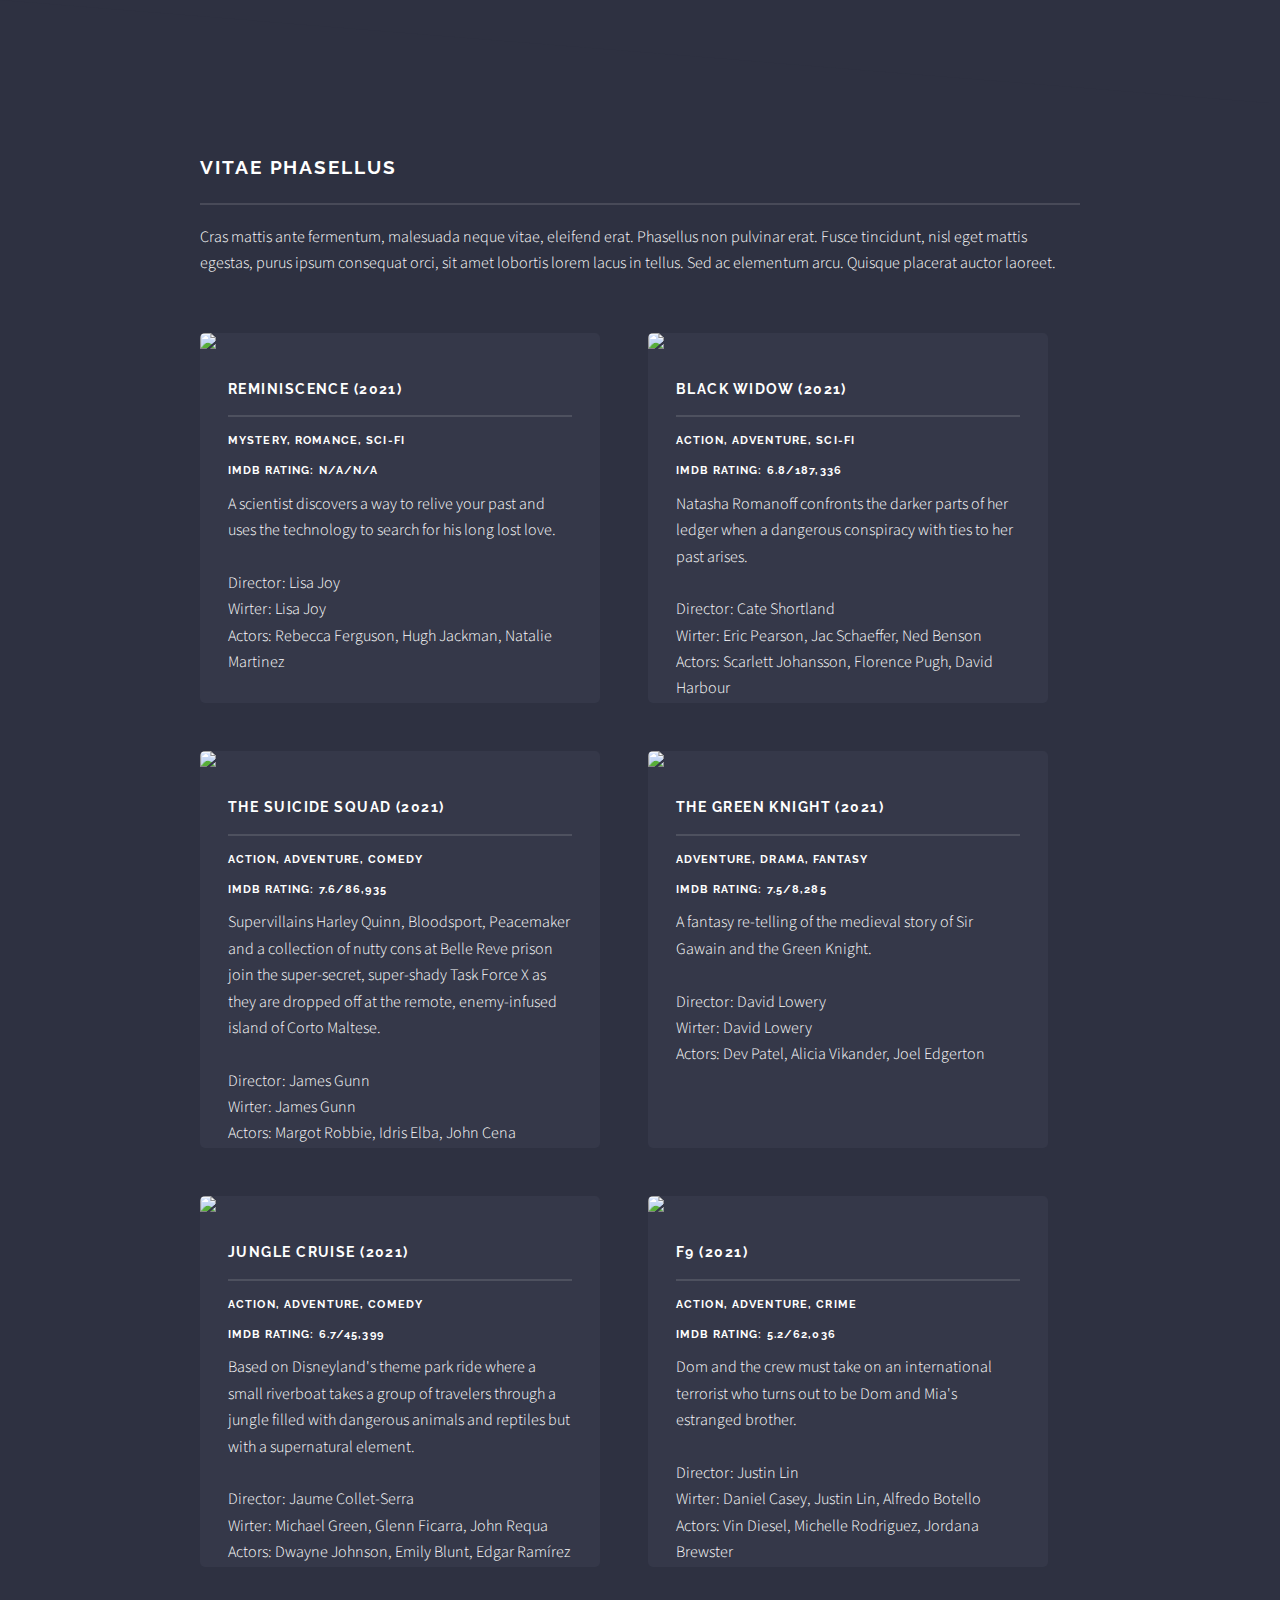
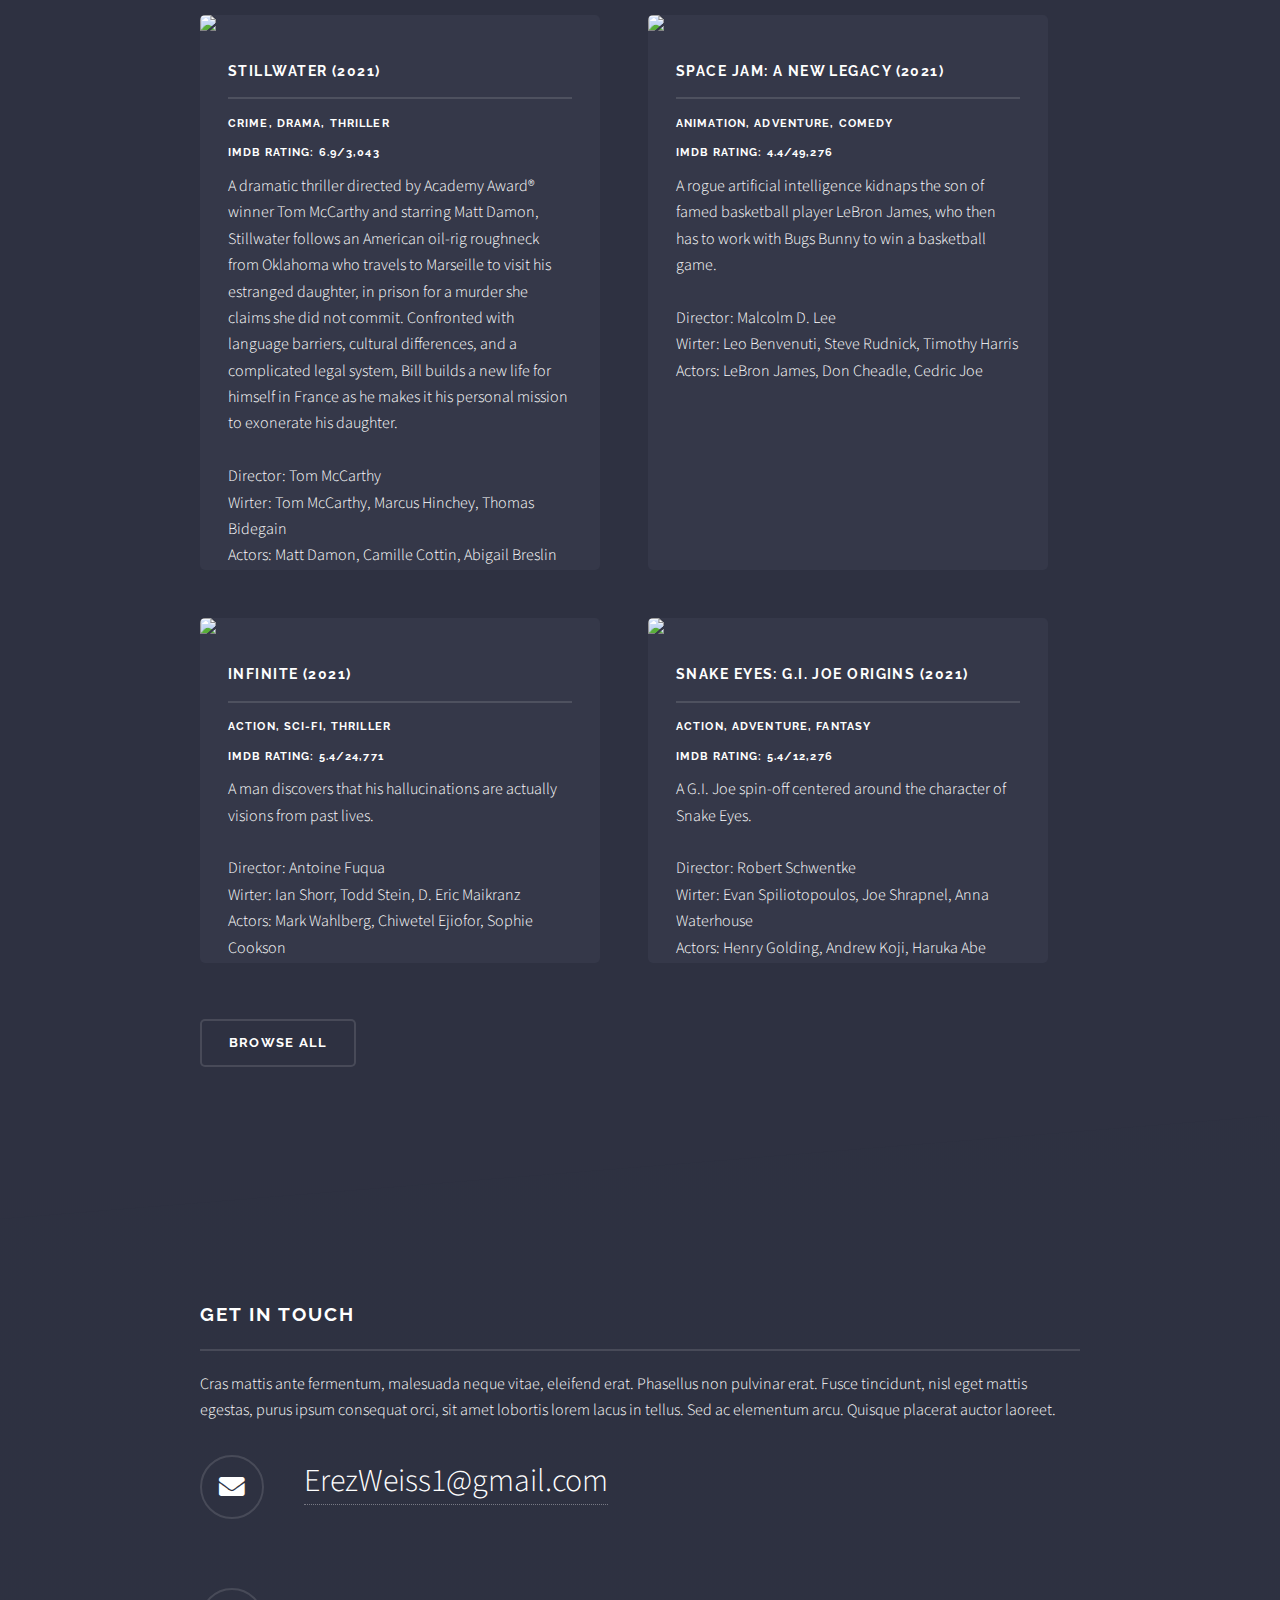
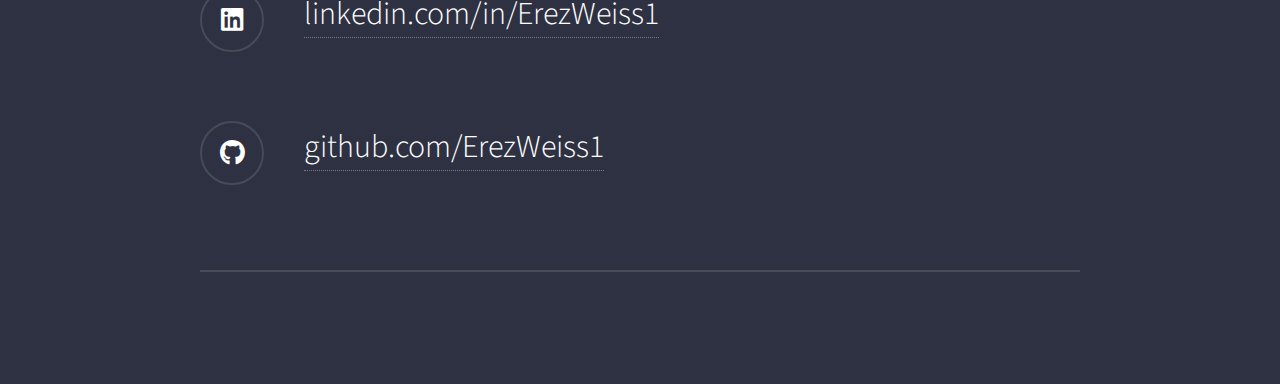
==== commit 64030693: "update data" ====
--- a/html/index.html
+++ b/html/index.html
@@ -32,6 +32,68 @@
       </p>
       <section class="features">
        <article id="0">
+        <a class="image" href="https://rarbgto.org/torrents.php?imdb=tt3272066">
+         <img src="https://m.media-amazon.com/images/M/MV5BODBkMTNmMmQtYTNlMy00OTRhLWE5MzgtYTZlMTUyYzY1MzkzXkEyXkFqcGdeQXVyNjY1MTg4Mzc@._V1_SX300.jpg"/>
+        </a>
+        <h3 class="major">
+         Reminiscence (2021)
+        </h3>
+        <h4>
+         Mystery, Romance, Sci-Fi
+        </h4>
+        <h6>
+         IMDB rating: N/A/N/A
+        </h6>
+        <p1>
+         A scientist discovers a way to relive your past and uses the technology to search for his long lost love.
+        </p1>
+        <br/>
+        <br/>
+        <p2>
+         Director: Lisa Joy
+        </p2>
+        <br/>
+        <p3>
+         Wirter: Lisa Joy
+        </p3>
+        <br/>
+        <p4>
+         Actors: Rebecca Ferguson, Hugh Jackman, Natalie Martinez
+        </p4>
+        <br/>
+       </article>
+       <article id="1">
+        <a class="image" href="https://rarbgto.org/torrents.php?imdb=tt3480822">
+         <img src="https://m.media-amazon.com/images/M/MV5BNjRmNDI5MjMtMmFhZi00YzcwLWI4ZGItMGI2MjI0N2Q3YmIwXkEyXkFqcGdeQXVyMTkxNjUyNQ@@._V1_SX300.jpg"/>
+        </a>
+        <h3 class="major">
+         Black Widow (2021)
+        </h3>
+        <h4>
+         Action, Adventure, Sci-Fi
+        </h4>
+        <h6>
+         IMDB rating: 6.8/187,336
+        </h6>
+        <p1>
+         Natasha Romanoff confronts the darker parts of her ledger when a dangerous conspiracy with ties to her past arises.
+        </p1>
+        <br/>
+        <br/>
+        <p2>
+         Director: Cate Shortland
+        </p2>
+        <br/>
+        <p3>
+         Wirter: Eric Pearson, Jac Schaeffer, Ned Benson
+        </p3>
+        <br/>
+        <p4>
+         Actors: Scarlett Johansson, Florence Pugh, David Harbour
+        </p4>
+        <br/>
+       </article>
+       <article id="2">
         <a class="image" href="https://rarbgto.org/torrents.php?imdb=tt6334354">
          <img src="https://m.media-amazon.com/images/M/MV5BNGM3YzdlOWYtNjViZS00MTE2LWE1MWUtZmE2ZTcxZjcyMmU3XkEyXkFqcGdeQXVyODEyMTI1MjA@._V1_SX300.jpg"/>
         </a>
@@ -59,68 +121,6 @@
         <br/>
         <p4>
          Actors: Margot Robbie, Idris Elba, John Cena
-        </p4>
-        <br/>
-       </article>
-       <article id="1">
-        <a class="image" href="https://rarbgto.org/torrents.php?imdb=tt3272066">
-         <img src="https://m.media-amazon.com/images/M/MV5BODBkMTNmMmQtYTNlMy00OTRhLWE5MzgtYTZlMTUyYzY1MzkzXkEyXkFqcGdeQXVyNjY1MTg4Mzc@._V1_SX300.jpg"/>
-        </a>
-        <h3 class="major">
-         Reminiscence (2021)
-        </h3>
-        <h4>
-         Mystery, Romance, Sci-Fi
-        </h4>
-        <h6>
-         IMDB rating: N/A/N/A
-        </h6>
-        <p1>
-         A scientist discovers a way to relive your past and uses the technology to search for his long lost love.
-        </p1>
-        <br/>
-        <br/>
-        <p2>
-         Director: Lisa Joy
-        </p2>
-        <br/>
-        <p3>
-         Wirter: Lisa Joy
-        </p3>
-        <br/>
-        <p4>
-         Actors: Rebecca Ferguson, Hugh Jackman, Natalie Martinez
-        </p4>
-        <br/>
-       </article>
-       <article id="2">
-        <a class="image" href="https://rarbgto.org/torrents.php?imdb=tt3480822">
-         <img src="https://m.media-amazon.com/images/M/MV5BNjRmNDI5MjMtMmFhZi00YzcwLWI4ZGItMGI2MjI0N2Q3YmIwXkEyXkFqcGdeQXVyMTkxNjUyNQ@@._V1_SX300.jpg"/>
-        </a>
-        <h3 class="major">
-         Black Widow (2021)
-        </h3>
-        <h4>
-         Action, Adventure, Sci-Fi
-        </h4>
-        <h6>
-         IMDB rating: 6.8/187,336
-        </h6>
-        <p1>
-         Natasha Romanoff confronts the darker parts of her ledger when a dangerous conspiracy with ties to her past arises.
-        </p1>
-        <br/>
-        <br/>
-        <p2>
-         Director: Cate Shortland
-        </p2>
-        <br/>
-        <p3>
-         Wirter: Eric Pearson, Jac Schaeffer, Ned Benson
-        </p3>
-        <br/>
-        <p4>
-         Actors: Scarlett Johansson, Florence Pugh, David Harbour
         </p4>
         <br/>
        </article>
@@ -187,6 +187,37 @@
         <br/>
        </article>
        <article id="5">
+        <a class="image" href="https://rarbgto.org/torrents.php?imdb=tt5433138">
+         <img src="https://m.media-amazon.com/images/M/MV5BMjI0NmFkYzEtNzU2YS00NTg5LWIwYmMtNmQ1MTU0OGJjOTMxXkEyXkFqcGdeQXVyMjMxOTE0ODA@._V1_SX300.jpg"/>
+        </a>
+        <h3 class="major">
+         F9 (2021)
+        </h3>
+        <h4>
+         Action, Adventure, Crime
+        </h4>
+        <h6>
+         IMDB rating: 5.2/62,036
+        </h6>
+        <p1>
+         Dom and the crew must take on an international terrorist who turns out to be Dom and Mia's estranged brother.
+        </p1>
+        <br/>
+        <br/>
+        <p2>
+         Director: Justin Lin
+        </p2>
+        <br/>
+        <p3>
+         Wirter: Daniel Casey, Justin Lin, Alfredo Botello
+        </p3>
+        <br/>
+        <p4>
+         Actors: Vin Diesel, Michelle Rodriguez, Jordana Brewster
+        </p4>
+        <br/>
+       </article>
+       <article id="6">
         <a class="image" href="https://rarbgto.org/torrents.php?imdb=tt10696896">
          <img src="https://m.media-amazon.com/images/M/MV5BN2IzMTUyMDUtZGJmZC00YWMzLWFhMGMtZjQwMTkzMzViMjFkXkEyXkFqcGdeQXVyMTEyMjM2NDc2._V1_SX300.jpg"/>
         </a>
@@ -214,37 +245,6 @@
         <br/>
         <p4>
          Actors: Matt Damon, Camille Cottin, Abigail Breslin
-        </p4>
-        <br/>
-       </article>
-       <article id="6">
-        <a class="image" href="https://rarbgto.org/torrents.php?imdb=tt8404256">
-         <img src="https://m.media-amazon.com/images/M/MV5BNGJmMWUwMDgtYjEyNS00YmZhLTk3ZGEtZDliZDBhMDJkMGUyXkEyXkFqcGdeQXVyMDM2NDM2MQ@@._V1_SX300.jpg"/>
-        </a>
-        <h3 class="major">
-         Snake Eyes: G.I. Joe Origins (2021)
-        </h3>
-        <h4>
-         Action, Adventure, Fantasy
-        </h4>
-        <h6>
-         IMDB rating: 5.4/12,276
-        </h6>
-        <p1>
-         A G.I. Joe spin-off centered around the character of Snake Eyes.
-        </p1>
-        <br/>
-        <br/>
-        <p2>
-         Director: Robert Schwentke
-        </p2>
-        <br/>
-        <p3>
-         Wirter: Evan Spiliotopoulos, Joe Shrapnel, Anna Waterhouse
-        </p3>
-        <br/>
-        <p4>
-         Actors: Henry Golding, Andrew Koji, Haruka Abe
         </p4>
         <br/>
        </article>
@@ -311,33 +311,33 @@
         <br/>
        </article>
        <article id="9">
-        <a class="image" href="https://rarbgto.org/torrents.php?imdb=tt5433138">
-         <img src="https://m.media-amazon.com/images/M/MV5BMjI0NmFkYzEtNzU2YS00NTg5LWIwYmMtNmQ1MTU0OGJjOTMxXkEyXkFqcGdeQXVyMjMxOTE0ODA@._V1_SX300.jpg"/>
-        </a>
-        <h3 class="major">
-         F9 (2021)
-        </h3>
-        <h4>
-         Action, Adventure, Crime
-        </h4>
-        <h6>
-         IMDB rating: 5.2/62,036
-        </h6>
-        <p1>
-         Dom and the crew must take on an international terrorist who turns out to be Dom and Mia's estranged brother.
-        </p1>
-        <br/>
-        <br/>
-        <p2>
-         Director: Justin Lin
-        </p2>
-        <br/>
-        <p3>
-         Wirter: Daniel Casey, Justin Lin, Alfredo Botello
-        </p3>
-        <br/>
-        <p4>
-         Actors: Vin Diesel, Michelle Rodriguez, Jordana Brewster
+        <a class="image" href="https://rarbgto.org/torrents.php?imdb=tt8404256">
+         <img src="https://m.media-amazon.com/images/M/MV5BNGJmMWUwMDgtYjEyNS00YmZhLTk3ZGEtZDliZDBhMDJkMGUyXkEyXkFqcGdeQXVyMDM2NDM2MQ@@._V1_SX300.jpg"/>
+        </a>
+        <h3 class="major">
+         Snake Eyes: G.I. Joe Origins (2021)
+        </h3>
+        <h4>
+         Action, Adventure, Fantasy
+        </h4>
+        <h6>
+         IMDB rating: 5.4/12,276
+        </h6>
+        <p1>
+         A G.I. Joe spin-off centered around the character of Snake Eyes.
+        </p1>
+        <br/>
+        <br/>
+        <p2>
+         Director: Robert Schwentke
+        </p2>
+        <br/>
+        <p3>
+         Wirter: Evan Spiliotopoulos, Joe Shrapnel, Anna Waterhouse
+        </p3>
+        <br/>
+        <p4>
+         Actors: Henry Golding, Andrew Koji, Haruka Abe
         </p4>
         <br/>
        </article>
